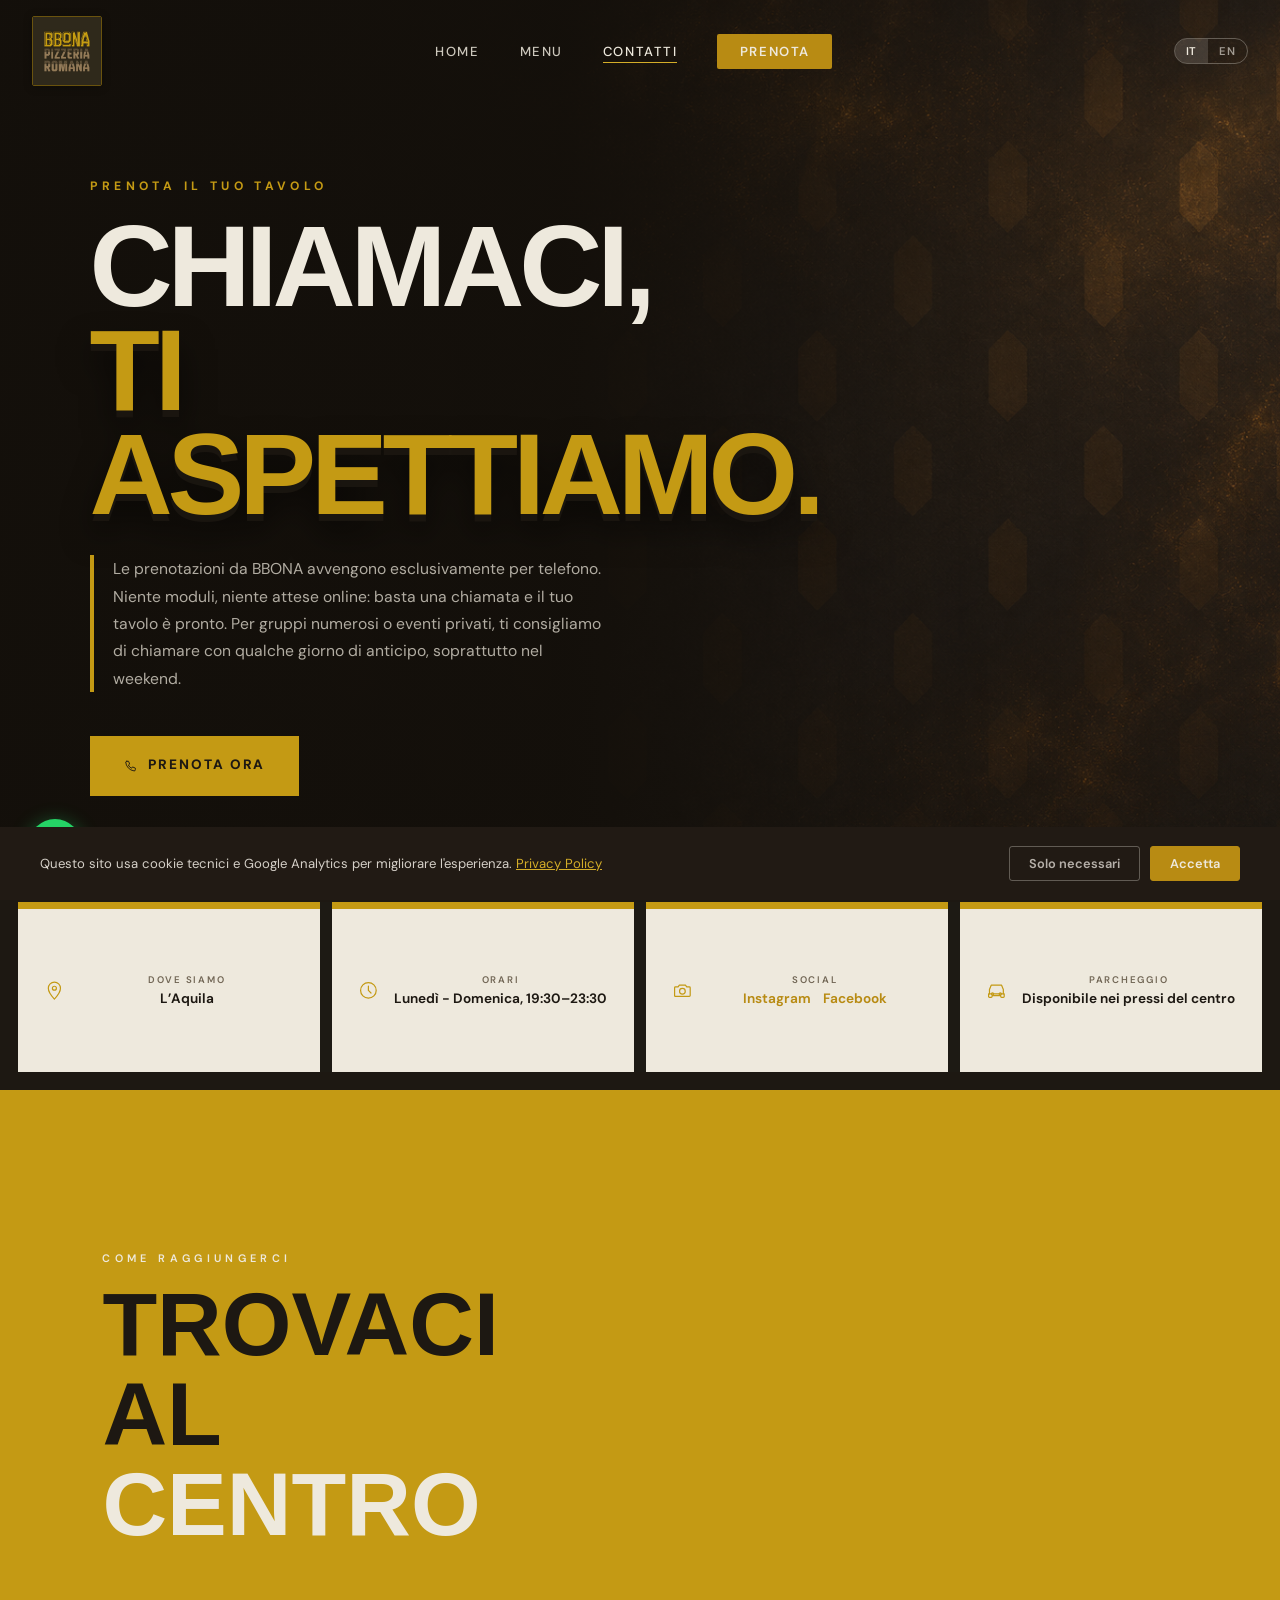
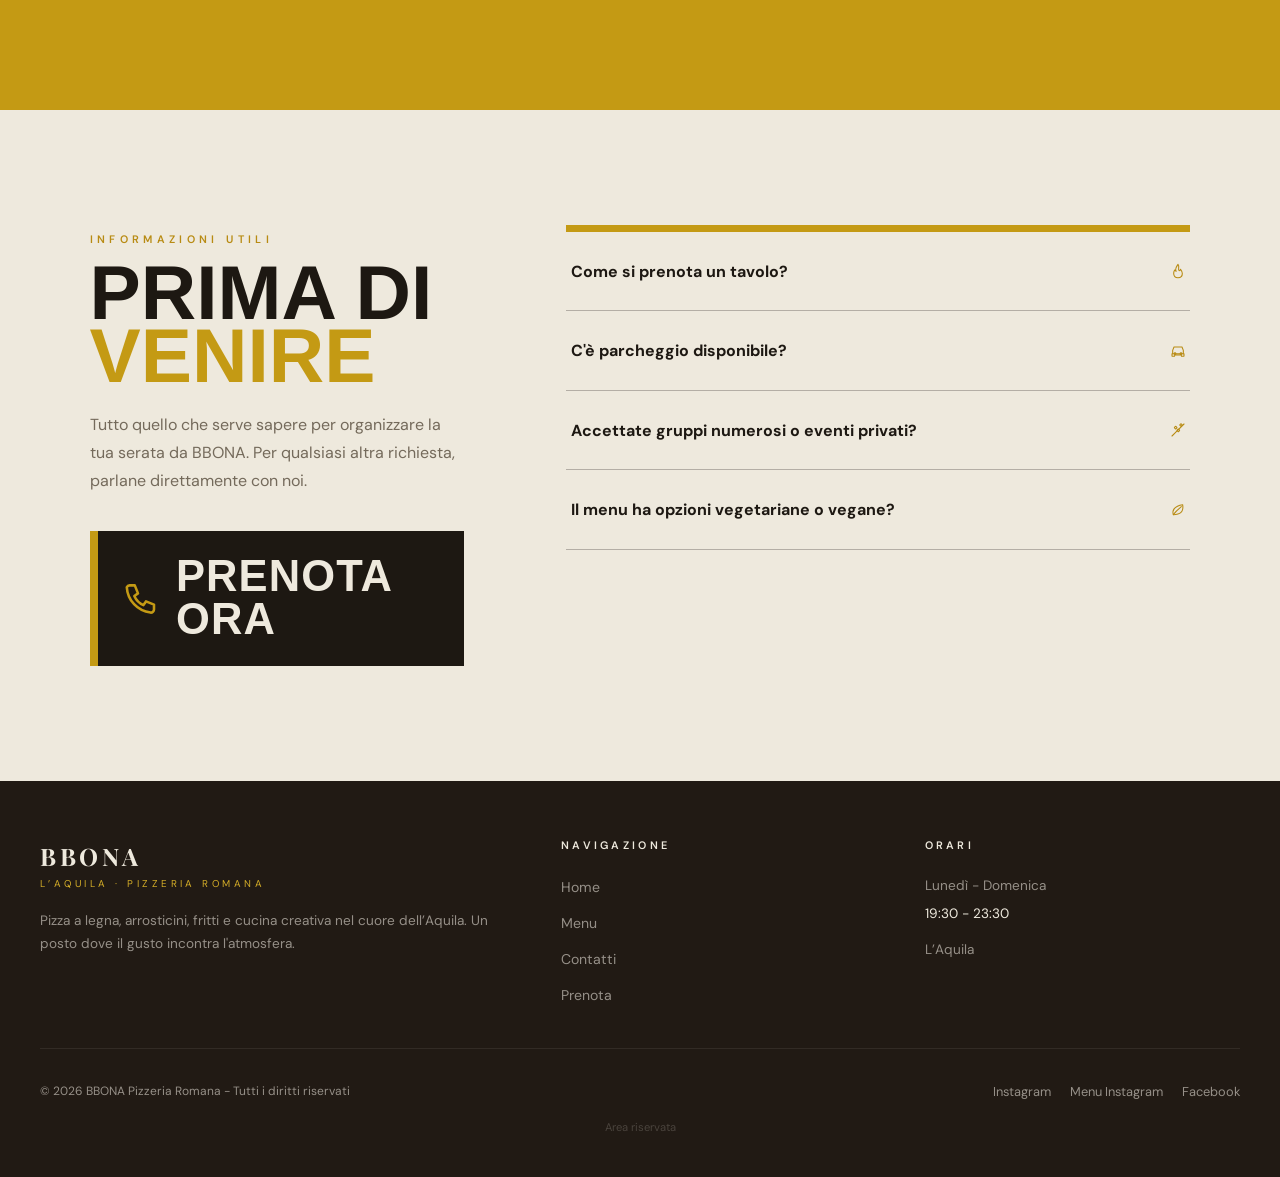
==== contatti.html @ 266c52f5 "Add files via upload" ====
<!DOCTYPE html>
<html lang="it">
<head>
  <meta charset="UTF-8" />
  <meta name="viewport" content="width=device-width, initial-scale=1.0" />
  <title>Contatti & Prenotazioni - BBONA Pizzeria Romana</title>
  <meta name="description" content="Contatta BBONA Pizzeria Romana: L’Aquila, prenotazioni telefoniche al 0862 195 6991, orari 19:30-23:30 tutti i giorni." />
  <link rel="canonical" href="https://bbona-pizzeria-romana.vercel.app/contatti.html" />
  <meta property="og:title"       content="Contatti - BBONA Pizzeria Romana" />
  <meta property="og:description" content="Prenota il tuo tavolo all’Aquila. Chiamaci al 0862 195 6991." />
  <meta property="og:image"       content="https://bbona-pizzeria-romana.vercel.app/assets/delivery-bg-bbona.png" />
  <meta property="og:image:secure_url" content="https://bbona-pizzeria-romana.vercel.app/assets/delivery-bg-bbona.png" />
  <meta property="og:image:type"  content="image/jpeg" />
  <meta property="og:image:width" content="1200" />
  <meta property="og:image:height" content="630" />
  <meta property="og:url"         content="https://bbona-pizzeria-romana.vercel.app/contatti.html" />
  <link rel="preconnect" href="https://fonts.googleapis.com" />
  <link rel="preconnect" href="https://fonts.gstatic.com" crossorigin />
  <link rel="stylesheet" href="https://fonts.googleapis.com/css2?family=Playfair+Display:ital,wght@0,400;0,600;0,700;1,400;1,600&family=DM+Sans:wght@300;400;500;600&display=swap" />
  <link rel="stylesheet" href="css/style.css?v=20260720d" />
</head>
<body class="contacts-page">

<a href="tel:+3908621956991" class="whatsapp-btn" aria-label="Chiama BBONA allo 0862 195 6991">
  <svg viewBox="0 0 24 24" xmlns="http://www.w3.org/2000/svg"><path d="M17.472 14.382c-.297-.149-1.758-.867-2.03-.967-.273-.099-.471-.148-.67.15-.197.297-.767.966-.94 1.164-.173.199-.347.223-.644.075-.297-.15-1.255-.463-2.39-1.475-.883-.788-1.48-1.761-1.653-2.059-.173-.297-.018-.458.13-.606.134-.133.298-.347.446-.52.149-.174.198-.298.298-.497.099-.198.05-.371-.025-.52-.075-.149-.669-1.612-.916-2.207-.242-.579-.487-.5-.669-.51-.173-.008-.371-.01-.57-.01-.198 0-.52.074-.792.372-.272.297-1.04 1.016-1.04 2.479 0 1.462 1.065 2.875 1.213 3.074.149.198 2.096 3.2 5.077 4.487.709.306 1.262.489 1.694.625.712.227 1.36.195 1.871.118.571-.085 1.758-.719 2.006-1.413.248-.694.248-1.289.173-1.413-.074-.124-.272-.198-.57-.347m-5.421 7.403h-.004a9.87 9.87 0 01-5.031-1.378l-.361-.214-3.741.982.998-3.648-.235-.374a9.86 9.86 0 01-1.51-5.26c.001-5.45 4.436-9.884 9.888-9.884 2.64 0 5.122 1.03 6.988 2.898a9.825 9.825 0 012.893 6.994c-.003 5.45-4.437 9.884-9.885 9.884m8.413-18.297A11.815 11.815 0 0012.05 0C5.495 0 .16 5.335.157 11.892c0 2.096.547 4.142 1.588 5.945L.057 24l6.305-1.654a11.882 11.882 0 005.683 1.448h.005c6.554 0 11.89-5.335 11.893-11.893a11.821 11.821 0 00-3.48-8.413z"/></svg>
</a>

<!-- ═══ NAVBAR ═══ -->
<nav class="navbar scrolled" id="navbar">
  <a href="index.html" class="navbar__logo" aria-label="BBONA Pizzeria Romana - Home">
    <img src="assets/bbona-logo.jpg" alt="BBONA Pizzeria Romana" class="navbar__logo-img" />
  </a>
  <ul class="navbar__links" id="nav-links">
    <button class="navbar__close" id="nav-close" aria-label="Chiudi menu">&#x2715;</button>
    <li><a href="index.html" data-it="Home" data-en="Home">Home</a></li>
    <li><a href="menu.html" data-it="Menu" data-en="Menu">Menu</a></li>
    <li><a href="contatti.html" data-it="Contatti" data-en="Contact">Contatti</a></li>
    <li><a href="contatti.html" class="navbar__cta" data-it="Prenota" data-en="Book">Prenota</a></li>
  </ul>
  <div class="lang-toggle" aria-label="Scegli lingua">
    <button data-lang="it" class="active">IT</button>
    <button data-lang="en">EN</button>
  </div>
  <button class="navbar__burger" id="burger" type="button" aria-label="Apri menu" aria-controls="nav-links" aria-expanded="false">
    <span></span><span></span><span></span>
  </button>
</nav>

<!-- ═══ PRENOTA HERO ═══ -->
<section class="prenota-hero">
  <div class="prenota-hero__inner reveal">
    <p class="prenota-hero__label" data-it="Prenota il tuo tavolo" data-en="Book Your Table">Prenota il tuo tavolo</p>
    <h2 class="prenota-hero__title"><span data-it="Chiamaci," data-en="Call us,">Chiamaci,</span><br><em data-it="ti aspettiamo." data-en="we're waiting for you.">ti aspettiamo.</em></h2>
    <p class="prenota-hero__text" data-it="Le prenotazioni da BBONA avvengono esclusivamente per telefono. Niente moduli, niente attese online: basta una chiamata e il tuo tavolo è pronto. Per gruppi numerosi o eventi privati, ti consigliamo di chiamare con qualche giorno di anticipo, soprattutto nel weekend." data-en="Reservations at BBONA are made by phone only. No forms, no online waiting: just call us and your table is ready. For large groups or private events, we recommend calling a few days in advance, especially on weekends.">
      Le prenotazioni da BBONA avvengono esclusivamente per telefono. Niente moduli, niente attese online:
      basta una chiamata e il tuo tavolo è pronto. Per gruppi numerosi o eventi privati, ti consigliamo
      di chiamare con qualche giorno di anticipo, soprattutto nel weekend.
    </p>
    <a href="tel:+3908621956991" class="prenota-hero__btn">
      <svg class="icon" style="width:1em;height:1em;"><use href="#icon-phone"/></svg> <span data-it="Prenota Ora" data-en="Book Now">Prenota Ora</span>
    </a>
  </div>
</section>

<!-- ═══ INFO ESSENZIALI ═══ -->
<section class="info-strip">
  <div class="info-strip__inner reveal">
    <div class="info-pill">
      <svg class="icon"><use href="#icon-pin"/></svg>
      <div>
        <span class="info-pill__label" data-it="Dove siamo" data-en="Where We Are">Dove siamo</span>
        <span class="info-pill__value" data-it="L’Aquila" data-en="L’Aquila">L’Aquila</span>
      </div>
    </div>
    <div class="info-pill">
      <svg class="icon"><use href="#icon-clock"/></svg>
      <div>
        <span class="info-pill__label" data-it="Orari" data-en="Hours">Orari</span>
        <span class="info-pill__value" data-it="Lunedì - Domenica, 19:30–23:30" data-en="Monday - Sunday, 19:30–23:30">Lunedì - Domenica, 19:30–23:30</span>
      </div>
    </div>
    <div class="info-pill">
      <svg class="icon"><use href="#icon-camera"/></svg>
      <div>
        <span class="info-pill__label" data-it="Social" data-en="Social">Social</span>
        <span class="info-pill__value info-pill__value--links">
          <a href="https://www.instagram.com/bbona_pizzeria_romana/" target="_blank" rel="noopener">Instagram</a>
          <a href="https://www.facebook.com/p/BBONA-Pizzeria-romana-61583268901524/" target="_blank" rel="noopener">Facebook</a>
        </span>
      </div>
    </div>
    <div class="info-pill">
      <svg class="icon"><use href="#icon-car"/></svg>
      <div>
        <span class="info-pill__label" data-it="Parcheggio" data-en="Parking">Parcheggio</span>
        <span class="info-pill__value" data-it="Disponibile nei pressi del centro" data-en="Available near the marina">Disponibile nei pressi del centro</span>
      </div>
    </div>
  </div>
</section>

<!-- ═══ MAPPA ═══ -->
<section class="mappa-section">
  <div class="mappa-section__inner reveal">
    <div style="text-align: center; margin-bottom: 2rem;">
      <span class="section__label" data-it="Come raggiungerci" data-en="How to Find Us">Come raggiungerci</span>
      <h2 class="section__title"><span data-it="Trovaci al " data-en="Find us at the ">Trovaci al </span><em data-it="centro" data-en="marina">centro</em></h2>
    </div>
    <div class="mappa-frame">
      <iframe
        src="https://www.google.com/maps?q=BBONA+Pizzeria+Romana,+L%27Aquila&output=embed"
        loading="lazy"
        referrerpolicy="no-referrer-when-downgrade"
        title="Mappa BBONA Pizzeria Romana">
      </iframe>
    </div>
  </div>
</section>

<!-- ═══ FAQ ═══ -->
<section class="faq-section">
  <div class="faq-inner reveal">
    <div class="faq-aside">
      <span class="section__label" data-it="Informazioni utili" data-en="Useful Info">Informazioni utili</span>
      <h2 class="section__title"><span data-it="Prima di " data-en="Before you ">Prima di </span><em data-it="venire" data-en="visit">venire</em></h2>
      <p class="faq-aside__intro" data-it="Tutto quello che serve sapere per organizzare la tua serata da BBONA. Per qualsiasi altra richiesta, parlane direttamente con noi." data-en="Everything you need to plan your evening at BBONA. For anything else, speak to us directly.">Tutto quello che serve sapere per organizzare la tua serata da BBONA. Per qualsiasi altra richiesta, parlane direttamente con noi.</p>
      <a href="tel:+3908621956991" class="faq-aside__call">
        <svg class="icon faq-aside__call-icon" aria-hidden="true"><use href="#icon-phone"/></svg>
        <strong data-it="Prenota ora" data-en="Book now">Prenota ora</strong>
      </a>
    </div>
    <div class="faq-list">
      <div class="faq-item">
        <button class="faq-q" aria-expanded="false">
          <span data-it="Come si prenota un tavolo?" data-en="How do I book a table?">Come si prenota un tavolo?</span>
          <svg class="icon faq-icon"><use href="#icon-flame"/></svg>
        </button>
        <div class="faq-a">
          <p><span data-it="Le prenotazioni avvengono esclusivamente per telefono, chiamando il numero " data-en="Reservations are made by phone only, by calling ">Le prenotazioni avvengono esclusivamente per telefono, chiamando il numero </span><a href="tel:+3908621956991">0862 195 6991</a><span data-it=". Consigliamo di prenotare con qualche giorno di anticipo, soprattutto nel weekend." data-en=". We recommend booking a few days in advance, especially on weekends.">. Consigliamo di prenotare con qualche giorno di anticipo, soprattutto nel weekend.</span></p>
        </div>
      </div>
      <div class="faq-item">
        <button class="faq-q" aria-expanded="false">
          <span data-it="C'è parcheggio disponibile?" data-en="Is parking available?">C'è parcheggio disponibile?</span>
          <svg class="icon faq-icon"><use href="#icon-car"/></svg>
        </button>
        <div class="faq-a">
          <p data-it="Sì, nei pressi del centro dell’Aquila sono disponibili parcheggi, facilmente raggiungibili a piedi dal locale." data-en="Yes, parking is available near the centre of L’Aquila, within easy walking distance of the restaurant.">Sì, nei pressi del centro dell’Aquila sono disponibili parcheggi, facilmente raggiungibili a piedi dal locale.</p>
        </div>
      </div>
      <div class="faq-item">
        <button class="faq-q" aria-expanded="false">
          <span data-it="Accettate gruppi numerosi o eventi privati?" data-en="Do you host large groups or private events?">Accettate gruppi numerosi o eventi privati?</span>
          <svg class="icon faq-icon"><use href="#icon-skewer"/></svg>
        </button>
        <div class="faq-a">
          <p data-it="Sì, accettiamo gruppi e organizziamo eventi privati. Per queste occasioni chiamateci con almeno qualche giorno di anticipo così possiamo prepararci al meglio per voi." data-en="Yes, we welcome groups and organize private events. For these occasions, please call us a few days in advance so we can prepare everything properly.">Sì, accettiamo gruppi e organizziamo eventi privati. Per queste occasioni chiamateci con almeno qualche giorno di anticipo così possiamo prepararci al meglio per voi.</p>
        </div>
      </div>
      <div class="faq-item">
        <button class="faq-q" aria-expanded="false">
          <span data-it="Il menu ha opzioni vegetariane o vegane?" data-en="Does the menu include vegetarian or vegan options?">Il menu ha opzioni vegetariane o vegane?</span>
          <svg class="icon faq-icon"><use href="#icon-leaf"/></svg>
        </button>
        <div class="faq-a">
          <p data-it="Sì. Diverse pizze sono già vegetariane o vegane, e su richiesta veganizziamo qualsiasi pizza del menu. Basta dirlo al momento dell'ordine." data-en="Yes. Several pizzas are already vegetarian or vegan, and on request we can make any pizza on the menu vegan. Just let us know when ordering.">Sì. Diverse pizze sono già vegetariane o vegane, e su richiesta veganizziamo qualsiasi pizza del menu. Basta dirlo al momento dell'ordine.</p>
        </div>
      </div>
    </div>

  </div>
</section>

<!-- ═══ FOOTER ═══ -->
<footer>
  <div class="footer__inner">
    <div>
      <div class="footer__brand-name">BBONA</div>
      <div class="footer__brand-sub" data-it="L’Aquila · Pizzeria Romana" data-en="L’Aquila · Roman Pizzeria">L’Aquila · Pizzeria Romana</div>
      <p class="footer__desc" data-it="Pizza a legna, arrosticini, fritti e cucina creativa nel cuore dell’Aquila. Un posto dove il gusto incontra l'atmosfera." data-en="Roman-style pizza, arrosticini, fried specialties and creative cooking in the heart of L’Aquila. A place where flavour meets atmosphere.">Pizza a legna, arrosticini, fritti e cucina creativa nel cuore dell’Aquila. Un posto dove il gusto incontra l'atmosfera.</p>
    </div>
    <div>
      <div class="footer__col-title" data-it="Navigazione" data-en="Navigation">Navigazione</div>
      <ul class="footer__links">
        <li><a href="index.html">Home</a></li>
        <li><a href="menu.html">Menu</a></li>
        <li><a href="contatti.html" data-it="Contatti" data-en="Contact">Contatti</a></li>
        <li><a href="contatti.html" data-it="Prenota" data-en="Book">Prenota</a></li>
      </ul>
    </div>
    <div>
      <div class="footer__col-title" data-it="Orari" data-en="Hours">Orari</div>
      <div class="footer__desc">
        <p data-it="Lunedì - Domenica" data-en="Monday - Sunday">Lunedì - Domenica</p>
        <p style="color: var(--crema); margin-top: 0.3rem;">19:30 - 23:30</p>
        <p style="margin-top: 0.8rem;">L’Aquila</p>
      </div>
    </div>
  </div>
  <div class="footer__bottom">
    <span data-it="© 2026 BBONA Pizzeria Romana - Tutti i diritti riservati" data-en="© 2026 BBONA Pizzeria Romana - All rights reserved">© 2026 BBONA Pizzeria Romana - Tutti i diritti riservati</span>
    <div class="footer__social">
      <a href="https://www.instagram.com/bbona_pizzeria_romana/" target="_blank" rel="noopener">Instagram</a>
      <a href="https://www.instagram.com/bbona_pizzeria_romana/" target="_blank" rel="noopener">Menu Instagram</a>
      <a href="https://www.facebook.com/p/BBONA-Pizzeria-romana-61583268901524/" target="_blank" rel="noopener">Facebook</a>
    </div>
  </div>
  <p style="text-align:center; padding: 1rem 0 0.5rem; font-size:0.7rem; opacity:0.35;">
    <a href="admin.html" style="color:inherit;" data-it="Area riservata" data-en="Private Area">Area riservata</a>
  </p>
</footer>

<script src="js/icons.js"></script>
<script src="js/main.js?v=20260719"></script>
<script>
  // ─── Accordion FAQ ───
  document.querySelectorAll('.faq-q').forEach(btn => {
    btn.addEventListener('click', () => {
      const item = btn.closest('.faq-item');
      const isOpen = item.classList.contains('open');
      // chiudi tutti
      document.querySelectorAll('.faq-item.open').forEach(el => el.classList.remove('open'));
      // apri questo se era chiuso
      if (!isOpen) item.classList.add('open');
      btn.setAttribute('aria-expanded', (!isOpen).toString());
    });
  });
</script>
<script src="js/cookie-banner.js?v=20260708-analytics"></script>
<script type="module">
  import { initLangToggle } from './js/lang.js';
  initLangToggle();
</script>
</body>
</html>
---- css/style.css ----
@import url('https://fonts.googleapis.com/css2?family=Playfair+Display:ital,wght@0,400;0,600;0,700;1,400;1,600&family=DM+Sans:wght@300;400;500;600&display=swap');

/* ===== TOKENS ===== */
:root {
  --verde-bosco:   #2B2518;
  --verde-foglia:  #B88B13;
  --verde-chiaro:  #D0A91F;
  --crema:         #EEE9DD;
  --avorio:        #F6F1E6;
  --terracotta:    #B88B13;
  --terracotta-lt: #D4AD28;
  --carbone:       #211A14;
  --bianco:        #FFFFFF;
  --grigio:        #8A8A7A;

  --ff-display: 'Playfair Display', Georgia, serif;
  --ff-body:    'DM Sans', system-ui, sans-serif;

  --max-w: 1200px;
  --radius: 4px;
  --transition: 0.35s cubic-bezier(0.25, 0.46, 0.45, 0.94);

  /* ── Logo navbar: cambia solo questo valore per ridimensionare il logo ── */
  --logo-h: 58px;
}

/* ===== RESET ===== */
*, *::before, *::after { box-sizing: border-box; margin: 0; padding: 0; }
html { scroll-behavior: smooth; }
body {
  font-family: var(--ff-body);
  background: var(--avorio);
  color: var(--carbone);
  line-height: 1.65;
  overflow-x: hidden;
  background-image: radial-gradient(circle at 1px 1px, rgba(184,139,19,.08) 1px, transparent 0);
  background-size: 24px 24px;
}
img { display: block; max-width: 100%; }
a { text-decoration: none; color: inherit; }
ul { list-style: none; }

/* ===== NAVBAR ===== */
.navbar {
  position: fixed;
  top: 0; left: 0; right: 0;
  z-index: 1000;
  padding: 1.5rem 2.5rem;
  display: flex;
  align-items: center;
  justify-content: space-between;
  transition: background var(--transition), padding var(--transition), box-shadow var(--transition);
}
.navbar.scrolled {
  background: var(--verde-bosco);
  padding: 1rem 2.5rem;
  box-shadow: 0 2px 30px rgba(0,0,0,0.25);
}
.navbar__logo {
  display: flex;
  align-items: center;
  gap: 0;
  line-height: 1;
}
.navbar__logo-img {
  height: var(--logo-h);
  width: auto;
  display: block;
  transition: opacity var(--transition), transform var(--transition);
  filter: drop-shadow(0 1px 4px rgba(0,0,0,0.35));
  border-radius: 2px;
}
.navbar__logo:hover .navbar__logo-img {
  opacity: 0.88;
  transform: scale(1.04);
}
/* nascondi testo fallback se presente */
.navbar__logo-name, .navbar__logo-sub { display: none; }
.navbar__links {
  display: flex;
  gap: 2.5rem;
  align-items: center;
}
.navbar__links a {
  color: var(--crema);
  font-size: 0.82rem;
  font-weight: 500;
  letter-spacing: 0.12em;
  text-transform: uppercase;
  position: relative;
  opacity: 0.85;
  transition: opacity var(--transition);
}
.navbar__links a::after {
  content: '';
  position: absolute;
  bottom: -3px; left: 0;
  width: 0; height: 1px;
  background: var(--terracotta-lt);
  transition: width var(--transition);
}
.navbar__links a:hover { opacity: 1; }
.navbar__links a:hover::after { width: 100%; }
.navbar__links a.active { opacity: 1; }
.navbar__links a.active::after { width: 100%; }

.navbar__cta {
  background: var(--terracotta);
  color: var(--crema) !important;
  padding: 0.55rem 1.4rem;
  border-radius: 2px;
  font-weight: 600 !important;
  opacity: 1 !important;
  transition: background var(--transition) !important;
}
.navbar__cta:hover { background: var(--terracotta-lt) !important; }
.navbar__cta::after { display: none !important; }

.navbar__burger {
  display: none;
  flex-direction: column;
  gap: 5px;
  cursor: pointer;
  padding: 4px;
}
.navbar__burger span {
  width: 26px; height: 2px;
  background: var(--crema);
  border-radius: 2px;
  transition: var(--transition);
}
/* Tasto chiudi overlay mobile - nascosto su desktop */
.navbar__close { display: none; }
.navbar__burger.open span:nth-child(1) { transform: rotate(45deg) translate(5px, 5px); }
.navbar__burger.open span:nth-child(2) { opacity: 0; }
.navbar__burger.open span:nth-child(3) { transform: rotate(-45deg) translate(5px, -5px); }

.sr-only {
  position: absolute;
  width: 1px; height: 1px;
  padding: 0; margin: -1px;
  overflow: hidden;
  clip: rect(0,0,0,0);
  white-space: nowrap;
  border: 0;
}

.hero--photo {
  background-size: cover;
  background-position: 50% 50%;
  background-repeat: no-repeat;
}
.hero--photo::before {
  content: '';
  position: absolute;
  inset: 14px;
  border: 1px solid rgba(184,146,74,0.35);
  z-index: 1;
  pointer-events: none;
}
.hero--photo .hero__overlay {
  background:
    radial-gradient(ellipse at center, rgba(5,4,3,0) 45%, rgba(5,4,3,0.35) 100%),
    linear-gradient(to bottom,
      rgba(5,4,3,0.22) 0%,
      rgba(5,4,3,0.04) 18%,
      rgba(5,4,3,0.04) 70%,
      rgba(5,4,3,0.5) 100%);
}
.hero__content--photo {
  --hero-content-lift: clamp(4rem, 10vh, 7rem);
  display: flex;
  flex-direction: column;
  justify-content: flex-end;
  min-height: 100vh;
  padding-bottom: 4rem;
  transform: translateY(calc(-1 * var(--hero-content-lift)));
}
.hero__content--photo .hero__eyebrow {
  animation: fadeUp 0.8s ease forwards 0.2s;
}
.hero__content--photo .hero__desc {
  font-size: 0.92rem;
  max-width: 440px;
  animation-delay: 0.4s;
}
.hero__content--photo .hero__actions {
  animation-delay: 0.6s;
}


.hero {
  position: relative;
  min-height: 100vh;
  display: flex;
  align-items: center;
  justify-content: center;
  overflow: hidden;
  background-color: var(--verde-bosco);
}
.hero__bg-svg {
  position: absolute;
  inset: 0;
  width: 100%; height: 100%;
  opacity: 0.12;
  pointer-events: none;
}
.hero__overlay {
  position: absolute;
  inset: 0;
  background: linear-gradient(135deg,
    rgba(27,58,45,0.95) 0%,
    rgba(27,58,45,0.75) 50%,
    rgba(45,106,79,0.6) 100%);
}
.hero__content {
  position: relative;
  z-index: 2;
  text-align: center;
  color: var(--crema);
  padding: 2rem;
  max-width: 780px;
}
.hero__eyebrow {
  font-size: 0.72rem;
  font-weight: 500;
  letter-spacing: 0.5em;
  text-transform: uppercase;
  color: var(--terracotta-lt);
  margin-bottom: 1.2rem;
  opacity: 0;
  animation: fadeUp 0.8s ease forwards 0.3s;
}
.hero__title {
  font-family: var(--ff-display);
  font-size: clamp(3.2rem, 10vw, 7rem);
  font-weight: 700;
  line-height: 0.9;
  letter-spacing: -0.02em;
  margin-bottom: 1.4rem;
  opacity: 0;
  animation: fadeUp 0.9s ease forwards 0.5s;
}
.hero__title em {
  font-style: italic;
  color: var(--terracotta-lt);
}
.hero__desc {
  font-size: 1.05rem;
  font-weight: 300;
  line-height: 1.75;
  max-width: 520px;
  margin: 0 auto 2.4rem;
  opacity: 0;
  animation: fadeUp 0.9s ease forwards 0.7s;
}
.hero__actions {
  display: flex;
  gap: 1rem;
  justify-content: center;
  flex-wrap: wrap;
  opacity: 0;
  animation: fadeUp 0.9s ease forwards 0.9s;
}

.bbona-hero-claim {
  margin: .35rem 0 1.6rem;
  color: var(--crema);
  font-family: var(--ff-display);
  font-size: clamp(1.8rem, 4vw, 3.6rem);
  font-weight: 700;
  line-height: 1;
  letter-spacing: -.025em;
  text-shadow: 0 4px 24px rgba(0,0,0,.45);
}

.bbona-manifesto {
  display: flex;
  justify-content: center;
  align-items: center;
  flex-wrap: wrap;
  gap: .9rem 1.4rem;
  padding: 1.3rem 2rem;
  background: #211a14;
  color: var(--crema);
  border-block: 1px solid rgba(212,173,40,.38);
  font-size: .75rem;
  font-weight: 700;
  letter-spacing: .18em;
  text-transform: uppercase;
}
.bbona-manifesto i { color: var(--terracotta-lt); font-style: normal; }

.timeline-section {
  background-image: linear-gradient(rgba(246,241,230,.94), rgba(246,241,230,.94)),
    radial-gradient(circle at 1px 1px, rgba(184,139,19,.32) 1px, transparent 0);
  background-size: auto, 22px 22px;
}
.btn {
  display: inline-block;
  padding: 0.85rem 2.2rem;
  font-family: var(--ff-body);
  font-size: 0.82rem;
  font-weight: 600;
  letter-spacing: 0.1em;
  text-transform: uppercase;
  border-radius: 2px;
  cursor: pointer;
  border: none;
  transition: transform var(--transition), background var(--transition), color var(--transition);
}
.btn:hover {
  transform: scale(1.035);
  box-shadow: 0 6px 24px rgba(138,90,53,0.3);
}
.btn--primary { background: var(--terracotta); color: var(--crema); }
.btn--primary:hover { background: var(--terracotta-lt); }
.btn--outline {
  background: transparent;
  color: var(--crema);
  border: 1px solid rgba(245,240,232,0.5);
}
.btn--outline:hover { border-color: var(--crema); background: rgba(245,240,232,0.08); }

.hero__scroll-hint {
  position: absolute;
  bottom: 2.5rem;
  right: 2.5rem;
  display: flex;
  flex-direction: column;
  align-items: center;
  gap: 0.5rem;
  color: rgba(245,240,232,0.55);
  font-size: 0.68rem;
  letter-spacing: 0.2em;
  text-transform: uppercase;
  animation: fadeUp 1s ease forwards 1.2s;
  opacity: 0;
}
.hero__scroll-line {
  width: 1px;
  height: 40px;
  background: linear-gradient(to bottom, rgba(245,240,232,0.5), transparent);
  animation: scrollLine 2s ease-in-out infinite 1.5s;
}

/* ===== SECTIONS ===== */
.section { padding: 6rem 2rem; }
.section--dark { background: var(--verde-bosco); color: var(--crema); }
.section--mid  { background: var(--crema); }
.section__inner { max-width: var(--max-w); margin: 0 auto; }

.section__label {
  display: inline-block;
  font-size: 0.68rem;
  font-weight: 600;
  letter-spacing: 0.4em;
  text-transform: uppercase;
  color: var(--terracotta);
  margin-bottom: 0.8rem;
}
.section--dark .section__label { color: var(--terracotta-lt); }

.section__title {
  font-family: var(--ff-display);
  font-size: clamp(2.2rem, 5vw, 3.6rem);
  font-weight: 600;
  line-height: 1.1;
  margin-bottom: 1.5rem;
}
.section__title em { font-style: italic; color: var(--terracotta); }
.section--dark .section__title em { color: var(--terracotta-lt); }

/* ===== STORIA ===== */
.storia {
  display: grid;
  grid-template-columns: 1fr 1fr;
  gap: 5rem;
  align-items: center;
}
.storia__text p {
  color: var(--grigio);
  margin-bottom: 1.2rem;
  font-size: 1rem;
  line-height: 1.8;
}
.storia--dark .storia__text p { color: rgba(245,240,232,0.75); }
.storia__visual {
  position: relative;
}
.storia__img-frame {
  position: relative;
  border-radius: 2px;
  overflow: hidden;
  aspect-ratio: 4/5;
  background: var(--verde-foglia);
  display: flex;
  align-items: center;
  justify-content: center;
}
.storia__img-frame::after {
  content: '';
  position: absolute;
  inset: 12px;
  border: 1px solid rgba(245,240,232,0.2);
  pointer-events: none;
}
.storia__icon {
  font-size: 8rem;
  opacity: 0.15;
}
.storia__badge {
  position: absolute;
  bottom: -20px; left: -20px;
  background: var(--terracotta);
  color: var(--crema);
  padding: 1.5rem;
  border-radius: 2px;
  text-align: center;
}
.storia__badge-num {
  font-family: var(--ff-display);
  font-size: 2.5rem;
  font-weight: 700;
  line-height: 1;
}
.storia__badge-text {
  font-size: 0.7rem;
  letter-spacing: 0.12em;
  text-transform: uppercase;
  opacity: 0.85;
}

/* ===== PUNTI DI FORZA ===== */
.punti {
  display: grid;
  grid-template-columns: repeat(3, 1fr);
  gap: 2px;
  margin-top: 4rem;
}
.punto {
  background: rgba(245,240,232,0.04);
  padding: 2.8rem 2.2rem;
  border-left: 1px solid rgba(245,240,232,0.1);
  transition: background var(--transition);
}
.punto:first-child { border-left: none; }
.punto:hover { background: rgba(245,240,232,0.07); }
.punto__icon { font-size: 2.2rem; margin-bottom: 1.2rem; }
.punto__title {
  font-family: var(--ff-display);
  font-size: 1.3rem;
  font-weight: 600;
  margin-bottom: 0.7rem;
  color: var(--crema);
}
.punto__text {
  font-size: 0.9rem;
  line-height: 1.7;
  color: rgba(245,240,232,0.65);
}

/* ===== TIMELINE SERATA ===== */
.timeline {
  --timeline-padding-top: 1rem;
  --timeline-step-padding-top: 0.5rem;
  --timeline-marker-size: 3.2rem;
  position: relative;
  display: grid;
  grid-template-columns: repeat(4, 1fr);
  gap: 2rem;
  padding-top: var(--timeline-padding-top);
}
.timeline__line {
  position: absolute;
  top: calc(var(--timeline-padding-top) + var(--timeline-step-padding-top) + (var(--timeline-marker-size) / 2));
  left: 8%;
  right: 8%;
  height: 1px;
  background: linear-gradient(to right,
    transparent,
    rgba(27,58,45,0.25) 10%,
    rgba(27,58,45,0.25) 90%,
    transparent);
}
.timeline__step {
  position: relative;
  text-align: center;
  padding-top: var(--timeline-step-padding-top);
}
.timeline__marker {
  width: var(--timeline-marker-size);
  height: var(--timeline-marker-size);
  border-radius: 50%;
  background: var(--avorio);
  border: 1.5px solid var(--verde-foglia);
  display: flex;
  align-items: center;
  justify-content: center;
  margin: 0 auto 1.1rem;
  color: var(--verde-foglia);
  position: relative;
  z-index: 1;
  transition: background var(--transition), color var(--transition), transform var(--transition);
}
.timeline__marker .icon { width: 1.4rem; height: 1.4rem; stroke-width: 1.4; }
.timeline__step:hover .timeline__marker {
  background: var(--verde-foglia);
  color: var(--crema);
  transform: scale(1.08);
}
.timeline__time {
  font-size: 0.7rem;
  font-weight: 600;
  letter-spacing: 0.2em;
  color: var(--terracotta);
  margin-bottom: 0.5rem;
}
.timeline__title {
  font-family: var(--ff-display);
  font-size: 1.15rem;
  font-weight: 600;
  color: var(--verde-bosco);
  margin-bottom: 0.6rem;
}
.timeline__text {
  font-size: 0.84rem;
  line-height: 1.65;
  color: var(--grigio);
}

/* ===== SIGNATURE GRID (simmetrica, fissa a 3) ===== */
.signature-grid {
  display: grid;
  grid-template-columns: repeat(3, 1fr);
  gap: 0;
  border-top: 1px solid rgba(27,58,45,0.12);
  border-bottom: 1px solid rgba(27,58,45,0.12);
}
.signature-card {
  padding: 2.4rem 2rem;
  border-left: 1px solid rgba(27,58,45,0.12);
  transition: background var(--transition);
}
.signature-card:first-child { border-left: none; }
.signature-card:hover { background: var(--crema); }
.signature-card__tag {
  font-size: 0.65rem;
  font-weight: 600;
  letter-spacing: 0.3em;
  text-transform: uppercase;
  color: var(--terracotta);
  margin-bottom: 0.8rem;
}
.signature-card__title {
  font-family: var(--ff-display);
  font-size: 1.25rem;
  font-weight: 600;
  color: var(--verde-bosco);
  margin-bottom: 0.6rem;
}
.signature-card__text {
  font-size: 0.85rem;
  color: var(--grigio);
  line-height: 1.65;
}

/* ===== QUOTE ===== */
.quote-section {
  padding: 5rem 2rem;
  background: var(--verde-foglia);
  text-align: center;
}
.quote-text {
  font-family: var(--ff-display);
  font-size: clamp(1.4rem, 3vw, 2.2rem);
  font-style: italic;
  color: var(--crema);
  max-width: 680px;
  margin: 0 auto 1.2rem;
  line-height: 1.5;
}
.quote-source {
  font-size: 0.75rem;
  letter-spacing: 0.25em;
  text-transform: uppercase;
  color: rgba(245,240,232,0.5);
}

/* ===== MENU PAGE ===== */
.menu-hero {
  background: var(--verde-bosco);
  padding: 9rem 2rem 4rem;
  text-align: center;
  color: var(--crema);
  position: relative;
  overflow: hidden;
}
.menu-hero__title {
  font-family: var(--ff-display);
  font-size: clamp(2.8rem, 6vw, 5rem);
  font-weight: 700;
  position: relative;
  z-index: 1;
}
.menu-hero__sub {
  margin-top: 1rem;
  font-size: 1rem;
  color: rgba(245,240,232,0.65);
  letter-spacing: 0.05em;
  position: relative;
  z-index: 1;
}
.menu-hero__bg-svg {
  position: absolute;
  inset: 0;
  width: 100%; height: 100%;
  opacity: 0.07;
}

.menu-filter {
  background: var(--crema);
  padding: 1.2rem 1.5rem;
  position: sticky;
  top: 65px;
  z-index: 100;
  border-bottom: 1px solid rgba(27,58,45,0.1);
}
.menu-filter__inner {
  max-width: var(--max-w);
  margin: 0 auto;
  display: flex;
  gap: 0.6rem;
  flex-wrap: nowrap;
  overflow-x: auto;
  scrollbar-width: none;
  -webkit-overflow-scrolling: touch;
  padding-bottom: 2px;
}
.menu-filter__inner::-webkit-scrollbar { display: none; }
.filter-btn {
  padding: 0.5rem 1.2rem;
  border: 1.5px solid rgba(27,58,45,0.25);
  border-radius: 100px;
  background: transparent;
  font-family: var(--ff-body);
  font-size: 0.8rem;
  font-weight: 500;
  color: var(--verde-bosco);
  cursor: pointer;
  letter-spacing: 0.05em;
  transition: all var(--transition);
  white-space: nowrap;
  flex-shrink: 0;
}
.filter-btn:hover, .filter-btn.active {
  background: var(--verde-bosco);
  border-color: var(--verde-bosco);
  color: var(--crema);
}

.menu-grid {
  max-width: var(--max-w);
  margin: 0 auto;
  padding: 3rem 2rem 6rem;
}
.menu-category {
  margin-bottom: 4rem;
}
.menu-category__title {
  font-family: var(--ff-display);
  font-size: 1.9rem;
  font-weight: 600;
  color: var(--verde-bosco);
  border-bottom: 1px solid rgba(27,58,45,0.15);
  padding-bottom: 0.8rem;
  margin-bottom: 1.8rem;
}
.menu-items {
  display: grid;
  grid-template-columns: repeat(auto-fill, minmax(300px, 1fr));
  gap: 0;
  background: transparent;
}
.menu-item {
  background: var(--avorio);
  padding: 1.6rem 1.8rem;
  border: 1px solid rgba(27,58,45,0.08);
  margin: -1px 0 0 -1px;
  transition: background var(--transition);
}
.menu-item:hover { background: var(--crema); }
.menu-item__head {
  display: flex;
  justify-content: space-between;
  align-items: flex-start;
  gap: 1rem;
  margin-bottom: 0.4rem;
  min-width: 0;
}
.menu-item__name {
  font-family: var(--ff-display);
  font-size: 1.05rem;
  font-weight: 600;
  color: var(--verde-bosco);
  flex: 1;
  min-width: 0;
}
.menu-item__price {
  font-weight: 600;
  color: var(--terracotta);
  font-size: 0.95rem;
  white-space: normal;
  overflow-wrap: anywhere;
  text-align: right;
  line-height: 1.45;
  max-width: 58%;
}
.menu-item__price:empty { display: none; }
.menu-item__desc {
  font-size: 0.82rem;
  color: var(--grigio);
  line-height: 1.6;
  overflow-wrap: anywhere;
}
.menu-item__tag {
  display: inline-block;
  margin-top: 0.6rem;
  padding: 0.15rem 0.6rem;
  border-radius: 100px;
  font-size: 0.65rem;
  font-weight: 600;
  letter-spacing: 0.06em;
  text-transform: uppercase;
  background: rgba(45,106,79,0.12);
  color: var(--verde-foglia);
}

/* ===== CONTATTI PAGE ===== */
.contatti-hero {
  background: var(--verde-bosco);
  padding: 10rem 2rem 5rem;
  text-align: center;
  color: var(--crema);
  overflow: hidden;
  position: relative;
}
.contatti-hero__bg-svg {
  position: absolute;
  inset: 0;
  width: 100%; height: 100%;
  opacity: 0.07;
}
.contatti-hero__title {
  font-family: var(--ff-display);
  font-size: clamp(2.8rem, 6vw, 5rem);
  font-weight: 700;
  position: relative;
  z-index: 1;
}
.contatti-hero__sub {
  margin-top: 1rem;
  font-size: 1rem;
  color: rgba(245,240,232,0.65);
  position: relative;
  z-index: 1;
}

/* ═══ PRENOTA HERO - il numero/azione è il protagonista ═══ */
.prenota-hero {
  background: var(--verde-bosco);
  padding: 8rem 2rem 4.5rem; /* top più alto perché ora è la prima sezione */
  text-align: center;
  position: relative;
  overflow: hidden;
}
.prenota-hero::before {
  content: '';
  position: absolute;
  top: -120px; left: 50%;
  transform: translateX(-50%);
  width: 480px; height: 480px;
  border-radius: 50%;
  background: radial-gradient(circle, rgba(212,173,40,0.16) 0%, transparent 70%);
  pointer-events: none;
}
.prenota-hero__inner {
  position: relative;
  z-index: 1;
  max-width: 620px;
  margin: 0 auto;
}
.prenota-hero__label {
  font-size: 0.68rem;
  letter-spacing: 0.4em;
  text-transform: uppercase;
  color: var(--terracotta-lt);
  margin-bottom: 1.2rem;
}
.prenota-hero__title {
  font-family: var(--ff-display);
  font-size: clamp(2.2rem, 5vw, 3.2rem);
  font-weight: 600;
  color: var(--crema);
  line-height: 1.15;
  margin-bottom: 1.2rem;
}
.prenota-hero__title em {
  font-style: italic;
  color: var(--terracotta-lt);
}
.prenota-hero__text {
  font-size: 0.95rem;
  color: rgba(245,240,232,0.65);
  line-height: 1.75;
  margin-bottom: 2.4rem;
}
.prenota-hero__btn {
  display: inline-flex;
  align-items: center;
  gap: 0.7rem;
  background: var(--terracotta);
  color: var(--crema);
  padding: 1.1rem 2.6rem;
  border-radius: 2px;
  font-family: var(--ff-display);
  font-size: 1.15rem;
  font-weight: 600;
  text-decoration: none;
  transition: background var(--transition);
}
.prenota-hero__btn:hover { background: var(--terracotta-lt); }

/* ═══ INFO STRIP - riga sottile di icone+testo, non box pesanti ═══ */
.info-strip {
  background: var(--crema);
  padding: 2.5rem 2rem;
  border-bottom: 1px solid rgba(27,58,45,0.08);
}
.info-strip__inner {
  max-width: var(--max-w);
  margin: 0 auto;
  display: grid;
  grid-template-columns: repeat(auto-fit, minmax(190px, 1fr));
  gap: 1px;
  background: rgba(27,58,45,0.08);
}
.info-pill {
  background: var(--crema);
  display: flex;
  align-items: center;
  gap: 0.9rem;
  padding: 0.5rem 1.3rem;
}
.info-pill svg {
  width: 1.3rem; height: 1.3rem;
  stroke-width: 1.4;
  color: var(--terracotta);
  flex-shrink: 0;
}
.info-pill > div { display: flex; flex-direction: column; gap: 0.15rem; min-width: 0; }
.info-pill__label {
  font-size: 0.6rem;
  font-weight: 600;
  letter-spacing: 0.18em;
  text-transform: uppercase;
  color: var(--grigio);
}
.info-pill__value {
  font-size: 0.85rem;
  color: var(--verde-bosco);
  font-weight: 500;
  line-height: 1.3;
}
.info-pill__value--links {
  display: flex;
  flex-wrap: wrap;
  gap: 0.35rem 0.75rem;
}
.info-pill__value a { color: var(--verde-foglia); }
.info-pill__value a:hover { color: var(--terracotta); }

/* ===== DELIVERY ===== */
.delivery-section {
  background: var(--crema);
  padding: 5rem 2rem;
  text-align: center;
  border-top: 1px solid rgba(27,58,45,0.08);
}
.delivery-inner {
  max-width: 640px;
  margin: 0 auto;
}
.delivery-title {
  font-family: var(--ff-display);
  font-size: clamp(1.8rem, 4vw, 2.6rem);
  font-weight: 600;
  color: var(--verde-bosco);
  line-height: 1.2;
  margin-bottom: 1rem;
}
.delivery-title em {
  font-style: italic;
  color: var(--terracotta);
}
.delivery-sub {
  font-size: 0.95rem;
  color: var(--grigio);
  line-height: 1.7;
  margin-bottom: 2.5rem;
}
.delivery-logos {
  display: flex;
  gap: 1.5rem;
  justify-content: center;
  align-items: center;
  flex-wrap: wrap;
}
.delivery-logo-link {
  display: flex;
  align-items: center;
  padding: 0.9rem 1.6rem;
  border: 1.5px solid rgba(27,58,45,0.15);
  border-radius: 8px;
  background: var(--avorio);
  transition: border-color var(--transition), transform var(--transition), box-shadow var(--transition);
  text-decoration: none;
}
.delivery-logo-link:hover {
  border-color: var(--verde-foglia);
  transform: translateY(-3px);
  box-shadow: 0 8px 24px rgba(27,58,45,0.12);
}
.delivery-logo-svg {
  height: 32px;
  width: auto;
}
.delivery-note {
  margin-top: 1.5rem;
  font-size: 0.72rem;
  color: rgba(138,138,122,0.6);
  font-style: italic;
}

/* ===== FAQ ===== */
.faq-section {
  background: var(--avorio);
  padding: 5rem 2rem;
}
.faq-inner {
  max-width: 720px;
  margin: 0 auto;
}
.faq-list {
  display: flex;
  flex-direction: column;
  gap: 0;
  border-top: 1px solid rgba(27,58,45,0.12);
}
.faq-item {
  border-bottom: 1px solid rgba(27,58,45,0.12);
}
.faq-q {
  width: 100%;
  display: flex;
  align-items: center;
  justify-content: space-between;
  padding: 1.3rem 0.2rem;
  background: transparent;
  border: none;
  cursor: pointer;
  font-family: var(--ff-display);
  font-size: 1.05rem;
  font-weight: 600;
  color: var(--verde-bosco);
  text-align: left;
  gap: 1rem;
  transition: color var(--transition);
}
.faq-q:hover { color: var(--terracotta); }
.faq-icon {
  width: 1.1rem; height: 1.1rem;
  stroke-width: 1.5;
  color: var(--terracotta);
  flex-shrink: 0;
  transition: transform var(--transition);
}
.faq-item.open .faq-icon { transform: rotate(180deg); }
.faq-a {
  max-height: 0;
  overflow: hidden;
  transition: max-height 0.4s ease, padding 0.3s ease;
  padding: 0 0.2rem;
}
.faq-item.open .faq-a {
  max-height: 200px;
  padding: 0 0.2rem 1.3rem;
}
.faq-a p {
  font-size: 0.92rem;
  line-height: 1.75;
  color: var(--grigio);
}
.faq-a a { color: var(--verde-foglia); }
.faq-a a:hover { color: var(--terracotta); }

.btn--faq-prenota {
  display: inline-flex;
  align-items: center;
  gap: 0.6rem;
  background: transparent;
  border: 1.5px solid var(--verde-bosco);
  color: var(--verde-bosco);
  padding: 0.7rem 1.8rem;
  border-radius: 2px;
  font-family: var(--ff-body);
  font-size: 0.82rem;
  font-weight: 600;
  letter-spacing: 0.08em;
  text-transform: uppercase;
  text-decoration: none;
  transition: background var(--transition), color var(--transition), transform var(--transition), box-shadow var(--transition);
}
.btn--faq-prenota:hover {
  background: var(--verde-bosco);
  color: var(--crema);
  transform: scale(1.03);
  box-shadow: 0 6px 20px rgba(27,58,45,0.2);
}

/* ===== MAP ===== */
.mappa-section {
  background: var(--crema);
  padding: 4rem 2rem;
}
.mappa-section__inner { max-width: var(--max-w); margin: 0 auto; }
.mappa-frame {
  border-radius: 2px;
  overflow: hidden;
  height: 420px;
}
.mappa-frame iframe {
  width: 100%;
  height: 100%;
  border: none;
  filter: saturate(0.7) contrast(1.05);
}

/* ===== FOOTER ===== */
footer {
  background: var(--carbone);
  color: rgba(245,240,232,0.55);
  padding: 3.5rem 2rem 2rem;
}
.footer__inner {
  max-width: var(--max-w);
  margin: 0 auto;
  display: grid;
  grid-template-columns: 1.5fr 1fr 1fr;
  gap: 3rem;
  padding-bottom: 2.5rem;
  border-bottom: 1px solid rgba(245,240,232,0.08);
  margin-bottom: 2rem;
}
.footer__brand-name {
  font-family: var(--ff-display);
  font-size: 1.5rem;
  font-weight: 700;
  color: var(--crema);
  letter-spacing: 0.15em;
}
.footer__brand-sub {
  font-size: 0.62rem;
  letter-spacing: 0.35em;
  text-transform: uppercase;
  color: var(--terracotta-lt);
  margin-bottom: 1rem;
}
.footer__desc {
  font-size: 0.85rem;
  line-height: 1.7;
}
.footer__col-title {
  font-size: 0.68rem;
  font-weight: 600;
  letter-spacing: 0.3em;
  text-transform: uppercase;
  color: var(--crema);
  margin-bottom: 1.2rem;
}
.footer__links { display: flex; flex-direction: column; gap: 0.6rem; }
.footer__links a {
  font-size: 0.88rem;
  transition: color var(--transition);
}
.footer__links a:hover { color: var(--terracotta-lt); }
.footer__bottom {
  max-width: var(--max-w);
  margin: 0 auto;
  display: flex;
  justify-content: space-between;
  align-items: center;
  font-size: 0.75rem;
}
.footer__social { display: flex; gap: 1.2rem; }
.footer__social a { font-size: 0.8rem; transition: color var(--transition); }
.footer__social a:hover { color: var(--crema); }

/* ===== ANIMATIONS ===== */
@keyframes fadeUp {
  from { opacity: 0; transform: translateY(28px); }
  to   { opacity: 1; transform: translateY(0); }
}
@keyframes scrollLine {
  0%   { transform: scaleY(0); transform-origin: top; }
  50%  { transform: scaleY(1); transform-origin: top; }
  51%  { transform: scaleY(1); transform-origin: bottom; }
  100% { transform: scaleY(0); transform-origin: bottom; }
}

.reveal {
  opacity: 0;
  transform: translateY(30px);
  transition: opacity 0.7s ease, transform 0.7s ease;
}
.reveal.visible {
  opacity: 1;
  transform: none;
}

/* ===== ICONE SVG ===== */
.icon {
  width: 1em;
  height: 1em;
  stroke: currentColor;
  fill: none;
  stroke-width: 1.6;
  stroke-linecap: round;
  stroke-linejoin: round;
  vertical-align: -0.15em;
}
.punto__icon .icon, .info-card__icon .icon { width: 2rem; height: 2rem; stroke-width: 1.3; color: var(--terracotta); }

/* ===== ADMIN ===== */
.admin-login {
  min-height: 100vh;
  display: flex;
  align-items: center;
  justify-content: center;
  background: var(--verde-bosco);
  padding: 2rem;
}
.admin-login__box {
  background: var(--avorio);
  border-radius: 4px;
  padding: 3rem 2.5rem;
  width: 100%;
  max-width: 380px;
  text-align: center;
}
.admin-login__logo {
  font-family: var(--ff-display);
  font-size: 1.8rem;
  font-weight: 700;
  color: var(--verde-bosco);
  letter-spacing: 0.15em;
  margin-bottom: 0.3rem;
}
.admin-login__sub {
  font-size: 0.68rem;
  letter-spacing: 0.25em;
  text-transform: uppercase;
  color: var(--terracotta);
  margin-bottom: 2.2rem;
}
.admin-field {
  text-align: left;
  margin-bottom: 1.2rem;
}
.admin-field label {
  display: block;
  font-size: 0.72rem;
  font-weight: 600;
  letter-spacing: 0.08em;
  text-transform: uppercase;
  color: var(--grigio);
  margin-bottom: 0.5rem;
}
.admin-field input {
  width: 100%;
  padding: 0.75rem 1rem;
  border: 1.5px solid rgba(27,58,45,0.2);
  border-radius: 4px;
  font-family: var(--ff-body);
  font-size: 0.95rem;
  background: var(--bianco);
  color: var(--carbone);
  transition: border-color var(--transition);
}
.admin-field input:focus {
  outline: none;
  border-color: var(--verde-foglia);
}
.admin-login__btn {
  width: 100%;
  margin-top: 0.5rem;
}
.admin-login__error {
  color: #B23A3A;
  font-size: 0.82rem;
  margin-top: 1rem;
  display: none;
}
.admin-login__error.show { display: block; }
.admin-login__hint {
  margin-top: 1.5rem;
  font-size: 0.74rem;
  color: var(--grigio);
}

.admin-bar {
  background: var(--verde-bosco);
  color: var(--crema);
  padding: 1.1rem 2rem;
  display: flex;
  align-items: center;
  justify-content: space-between;
  position: sticky;
  top: 0;
  z-index: 500;
}
.admin-bar__title {
  font-family: var(--ff-display);
  font-size: 1.2rem;
  font-weight: 600;
  letter-spacing: 0.08em;
}
.admin-bar__actions { display: flex; gap: 0.8rem; align-items: center; }
.admin-btn {
  padding: 0.5rem 1.1rem;
  border-radius: 4px;
  font-size: 0.78rem;
  font-weight: 600;
  letter-spacing: 0.04em;
  cursor: pointer;
  border: 1px solid rgba(245,240,232,0.3);
  background: transparent;
  color: var(--crema);
  transition: all var(--transition);
  font-family: var(--ff-body);
}
.admin-btn:hover { background: rgba(245,240,232,0.1); }
.admin-btn--primary {
  background: var(--terracotta);
  border-color: var(--terracotta);
}
.admin-btn--primary:hover { background: var(--terracotta-lt); }
.admin-btn--danger {
  border-color: rgba(178,58,58,0.5);
  color: #E08585;
}
.admin-btn--danger:hover { background: rgba(178,58,58,0.15); }

.admin-toast {
  position: fixed;
  bottom: 2rem;
  left: 50%;
  transform: translateX(-50%) translateY(20px);
  background: var(--verde-bosco);
  color: var(--crema);
  padding: 0.9rem 1.8rem;
  border-radius: 4px;
  font-size: 0.85rem;
  font-weight: 500;
  opacity: 0;
  pointer-events: none;
  transition: all 0.3s ease;
  z-index: 2000;
  box-shadow: 0 10px 40px rgba(0,0,0,0.3);
}
.admin-toast.show {
  opacity: 1;
  transform: translateX(-50%) translateY(0);
}

.admin-wrap {
  max-width: var(--max-w);
  margin: 0 auto;
  padding: 2.5rem 2rem 6rem;
}
.admin-add-cat {
  background: var(--crema);
  border-radius: 4px;
  padding: 1.5rem;
  margin-bottom: 2rem;
  display: flex;
  gap: 0.8rem;
  align-items: flex-end;
  flex-wrap: wrap;
}
.admin-add-cat .admin-field { margin-bottom: 0; flex: 1; min-width: 180px; }

.admin-category {
  background: var(--avorio);
  border: 1px solid rgba(27,58,45,0.1);
  border-radius: 4px;
  margin-bottom: 1.5rem;
  overflow: hidden;
}
.admin-category__head {
  background: var(--crema);
  padding: 1rem 1.5rem;
  display: flex;
  align-items: center;
  gap: 1rem;
}
.admin-cat-reorder, .admin-item-reorder {
  display: flex;
  flex-direction: column;
  gap: 2px;
  flex-shrink: 0;
}
.admin-reorder-btn {
  background: var(--avorio);
  border: 1px solid rgba(27,58,45,0.15);
  border-radius: 3px;
  color: var(--verde-bosco);
  cursor: pointer;
  font-size: 0.6rem;
  line-height: 1;
  padding: 0.25rem 0.4rem;
  transition: all var(--transition);
}
.admin-reorder-btn:hover:not(:disabled) {
  background: var(--verde-foglia);
  border-color: var(--verde-foglia);
  color: var(--crema);
}
.admin-reorder-btn:disabled {
  opacity: 0.25;
  cursor: not-allowed;
}
.admin-reorder-btn--xs { font-size: 0.55rem; padding: 0.18rem 0.32rem; }
.admin-category__head input {
  font-family: var(--ff-display);
  font-size: 1.2rem;
  font-weight: 600;
  color: var(--verde-bosco);
  border: none;
  background: transparent;
  flex: 1;
  padding: 0.2rem;
  border-bottom: 1px dashed transparent;
}
.admin-category__head input:focus {
  outline: none;
  border-bottom-color: var(--terracotta);
}
.admin-items { padding: 1rem 1.5rem; display: flex; flex-direction: column; gap: 0.8rem; }
.admin-item {
  display: grid;
  grid-template-columns: 32px 2fr 1fr 90px 2fr auto;
  gap: 0.7rem;
  align-items: center;
  padding: 0.7rem;
  background: var(--crema);
  border-radius: 4px;
}
.admin-item input, .admin-item select {
  width: 100%;
  padding: 0.5rem 0.7rem;
  border: 1px solid rgba(27,58,45,0.15);
  border-radius: 3px;
  font-family: var(--ff-body);
  font-size: 0.85rem;
  background: var(--bianco);
}
.admin-item input:focus, .admin-item select:focus { outline: none; border-color: var(--verde-foglia); }
.admin-item-remove {
  background: transparent;
  border: none;
  color: var(--grigio);
  cursor: pointer;
  font-size: 1rem;
  padding: 0.4rem;
  transition: color var(--transition);
}
.admin-item-remove:hover { color: #B23A3A; }
.admin-add-item-btn {
  align-self: flex-start;
  margin-top: 0.3rem;
  background: transparent;
  border: 1px dashed rgba(27,58,45,0.3);
  border-radius: 4px;
  padding: 0.6rem 1.2rem;
  color: var(--verde-foglia);
  font-size: 0.82rem;
  font-weight: 600;
  cursor: pointer;
  transition: all var(--transition);
}
.admin-add-item-btn:hover { border-color: var(--verde-foglia); background: rgba(45,106,79,0.06); }
.admin-cat-remove {
  background: transparent;
  border: none;
  color: var(--grigio);
  cursor: pointer;
  font-size: 0.78rem;
  font-weight: 600;
  letter-spacing: 0.05em;
  text-transform: uppercase;
  padding: 0.4rem 0.6rem;
  transition: color var(--transition);
}
.admin-cat-remove:hover { color: #B23A3A; }

@media (max-width: 900px) {
  .admin-item { grid-template-columns: 32px 1fr 1fr; }
  .admin-item input:nth-child(5) { grid-column: 1 / -1; }
  .info-strip__inner { grid-template-columns: 1fr 1fr; }
}

/* Posizione finale del titolo nella hero home */
.home-page .bbona-hero-claim {
  transform: translateX(clamp(.75rem, 2vw, 1.5rem));
}

@media (max-width: 800px) {
  .home-page .bbona-hero-claim {
    transform: translateX(.5rem);
    width: min(25rem, calc(100vw - 4rem));
  }
  .home-page .bbona-hero-claim__front {
    width: 100%;
  }
}

/* ═══════════════════════════════════════════════════════════════
   BBONA 2026 — identità editoriale
   Griglia, fotografia e tipografia ispirate al menu del locale.
   ═══════════════════════════════════════════════════════════════ */
body.home-page,
body.menu-page,
body.contacts-page {
  --ink: #1d1812;
  --paper: #eee9dd;
  --mustard: #c49a14;
  --smoke: #332b20;
  background-color: var(--paper);
  background-image: none;
}

body:not(.admin-page) .navbar {
  padding: 1rem 2rem;
  mix-blend-mode: normal;
}
body:not(.admin-page) .navbar.scrolled {
  background: rgba(29,24,18,.94);
  backdrop-filter: blur(12px);
  border-bottom: 1px solid rgba(196,154,20,.35);
}
body:not(.admin-page) .navbar__logo-img {
  width: 70px;
  height: 70px;
  object-fit: cover;
  border: 1px solid rgba(196,154,20,.5);
}

.home-page .hero {
  min-height: 92vh;
  justify-content: flex-start;
  background-position: center;
}
.home-page .hero--photo::before {
  inset: 92px 24px 24px;
  border-color: rgba(238,233,221,.26);
}
.home-page .hero--photo .hero__overlay {
  background: linear-gradient(90deg, rgba(20,16,11,.9) 0%, rgba(20,16,11,.62) 39%, rgba(20,16,11,.08) 70%),
              linear-gradient(0deg, rgba(20,16,11,.45), transparent 45%);
}
.home-page .hero__content--photo {
  justify-content: center;
  align-items: flex-start;
  text-align: left;
  max-width: 980px;
  margin-left: clamp(.4rem,1.4vw,1.4rem);
  padding: 10rem 2rem 4rem clamp(.35rem,.7vw,.7rem);
  transform: none;
}
.home-page .hero__eyebrow { color: #e5bc34; margin-bottom: 1rem; }
.home-page .bbona-hero-claim {
  max-width: 620px;
  font-family: Impact, 'Arial Narrow', sans-serif;
  font-size: clamp(4.2rem,10vw,9rem);
  font-weight: 900;
  line-height: .77;
  letter-spacing: -.055em;
  text-transform: uppercase;
  text-wrap: balance;
}
.home-page .hero__actions { justify-content: flex-start; }
.home-page .btn { border-radius: 0; }

.bbona-manifesto {
  min-height: 74px;
  background: var(--mustard);
  color: var(--ink);
  border: 0;
  font-size: .78rem;
}
.bbona-manifesto i { color: var(--paper); }

.bbona-photo-ribbon {
  display: grid;
  grid-template-columns: 1fr 2.2fr 1.1fr;
  grid-template-rows: 310px 76px;
  gap: 10px;
  padding: 10px;
  background: var(--ink);
}
.bbona-photo-ribbon > div { overflow: hidden; background-size: cover; background-position: center; }
.bbona-photo-ribbon__logo { background: var(--smoke); padding: 3rem; display:grid; place-items:center; }
.bbona-photo-ribbon__logo img { width: min(100%,240px); aspect-ratio:1; object-fit:cover; }
.bbona-photo-ribbon__pizza { background-position:center; }
.bbona-photo-ribbon__word {
  grid-column: 1 / -1;
  display:flex;
  align-items:center;
  white-space:nowrap;
  color:var(--paper);
  font-family:Impact,'Arial Narrow',sans-serif;
  font-size:clamp(3.1rem,8vw,7rem);
  line-height:.8;
  letter-spacing:.12em;
  transform:translateY(7px);
}

.home-page .section { padding-block: clamp(5rem,9vw,9rem); }
.home-page .storia { grid-template-columns: 1.15fr .85fr; gap: clamp(3rem,8vw,8rem); }
.home-page .storia__text { border-left: 8px solid var(--mustard); padding-left: clamp(1.5rem,4vw,4rem); }
.home-page .section__title {
  font-family: Impact,'Arial Narrow',sans-serif;
  font-size: clamp(3.4rem,7vw,6.8rem);
  line-height: .88;
  letter-spacing: -.035em;
  text-transform: uppercase;
}
.home-page .storia__img-frame { aspect-ratio: 1; border-radius: 50% 50% 4px 4px; }
.home-page .storia__badge { left:auto; right:-20px; background:var(--ink); color:var(--mustard); transform:rotate(-4deg); }

.home-page .section--dark { background: var(--mustard); color: var(--ink); }
.home-page .section--dark .section__title,
.home-page .punto__title { color: var(--ink) !important; }
.home-page .section--dark .section__label,
.home-page .section--dark .section__title em { color: var(--paper); }
.home-page .punti { gap:0; border-block:2px solid var(--ink); }
.home-page .punto { background:transparent; border-left:2px solid var(--ink); padding:3rem 2.4rem; }
.home-page .punto:first-child { border-left:0; }
.home-page .punto__icon { color: var(--ink); }
.home-page .punto__text { color:rgba(29,24,18,.75); }

.home-page .timeline-section { background: var(--ink); color: var(--paper); }
.home-page .timeline-section .section__title { color:var(--paper); max-width:900px; margin-inline:auto; }
.home-page .timeline { gap:0; border:1px solid rgba(238,233,221,.2); padding:0; }
.home-page .timeline__line,
.home-page .timeline__marker { display:none; }
.home-page .timeline__step { text-align:left; padding:2.4rem; min-height:310px; border-left:1px solid rgba(238,233,221,.2); }
.home-page .timeline__step:first-of-type { border-left:0; }
.home-page .timeline__time { font-family:Impact,sans-serif; font-size:4.8rem; line-height:1; color:var(--mustard); }
.home-page .timeline__title { color:var(--paper); font-size:1.65rem; }
.home-page .timeline__text { color:rgba(238,233,221,.66); }

.home-page .quote-section {
  background: var(--paper);
  color: var(--ink);
  border-block: 12px solid var(--mustard);
  padding: clamp(5rem,10vw,10rem) 2rem;
}
.home-page .quote-text { font-family:Impact,'Arial Narrow',sans-serif; font-style:normal; text-transform:uppercase; font-size:clamp(2.7rem,7vw,6.5rem); line-height:.94; max-width:1100px; }
.home-page .signature-grid { display:flex; flex-direction:column; gap:0; border-top:2px solid var(--ink); }
.home-page .signature-card { display:grid; grid-template-columns:130px 1fr 1.5fr; align-items:center; gap:2rem; padding:2rem .5rem; border:0; border-bottom:1px solid rgba(29,24,18,.3); background:transparent; }
.home-page .signature-card__title { font-size:clamp(1.5rem,3vw,2.6rem); }

.home-page .delivery-section { background:var(--mustard); }
.home-page .delivery-logo-link { background:var(--paper); border:2px solid var(--ink); border-radius:0; box-shadow:8px 8px 0 var(--ink); }

/* MENU — carta editoriale, senza card */
.menu-page .menu-hero {
  min-height: 62vh;
  padding: 10rem 2rem 5rem;
  display:flex;
  flex-direction:column;
  justify-content:flex-end;
  align-items:flex-start;
  background: linear-gradient(90deg,rgba(20,16,11,.76),rgba(20,16,11,.08)), url('../assets/menu-hero-bbona.png') center 35%/cover;
}
.menu-page .menu-hero__bg-svg { display:none; }
.menu-page .menu-hero__title { font-family:Impact,'Arial Narrow',sans-serif; font-size:clamp(5rem,14vw,12rem); line-height:.75; text-transform:uppercase; }
.menu-page .menu-hero__sub { color:var(--paper); margin-top:2rem; letter-spacing:.16em; text-transform:uppercase; }
.menu-page .menu-wrap { max-width:1280px; padding-inline:clamp(1rem,4vw,4rem); }
.menu-page .filter-bar { justify-content:flex-start; border-block:1px solid var(--ink); padding-block:1rem; position:sticky; top:90px; background:rgba(238,233,221,.96); z-index:20; }
.menu-page .filter-btn { border-radius:0; border:0; border-right:1px solid rgba(29,24,18,.25); background:transparent; color:var(--ink); }
.menu-page .filter-btn.active { background:var(--ink); color:var(--paper); }
.menu-page .menu-category { padding:clamp(4rem,8vw,8rem) 0; border-bottom:8px solid var(--mustard); }
.menu-page .menu-category__title { font-family:Impact,'Arial Narrow',sans-serif; font-size:clamp(3rem,7vw,6.2rem); text-transform:uppercase; color:var(--ink); }
.menu-page .menu-items { display:grid; grid-template-columns:repeat(2,minmax(0,1fr)); gap:0 4rem; }
.menu-page .menu-item { border:0; border-top:1px solid rgba(29,24,18,.3); padding:1.5rem 0; background:transparent; }
.menu-page .menu-item__name { font-family:var(--ff-display); font-size:1.25rem; font-weight:700; }
.menu-page .menu-item__price { color:var(--ink); background:var(--mustard); padding:.15rem .45rem; }
.menu-page .menu-item__tag { background:transparent; border:1px solid var(--mustard); color:var(--ink); border-radius:0; }

/* CONTATTI — numero e mappa come manifesto */
.contacts-page .prenota-hero {
  min-height:75vh;
  display:grid;
  place-items:end start;
  padding:10rem clamp(2rem,8vw,9rem) 6rem;
  text-align:left;
  background: linear-gradient(90deg,rgba(20,16,11,.9),rgba(20,16,11,.25)), url('../assets/bbona-hero.jpg') center/cover;
}
.contacts-page .prenota-hero::before { display:none; }
.contacts-page .prenota-hero__inner { margin:0; max-width:760px; }
.contacts-page .prenota-hero__title { font-family:Impact,'Arial Narrow',sans-serif; font-size:clamp(4.5rem,11vw,9rem); line-height:.8; text-transform:uppercase; }
.contacts-page .prenota-hero__title em { color:var(--mustard); font-style:normal; }
.contacts-page .prenota-hero__btn { border-radius:0; background:var(--mustard); color:var(--ink); font-family:Impact,sans-serif; font-size:1.35rem; letter-spacing:.05em; box-shadow:8px 8px 0 var(--paper); }
.contacts-page .info-strip { background:var(--mustard); border:0; }
.contacts-page .info-strip__inner { max-width:1280px; }
.contacts-page .info-pill { border-color:rgba(29,24,18,.35); }
.contacts-page .mappa-section { background:var(--ink); color:var(--paper); }
.contacts-page .mappa-section .section__title { color:var(--paper); }
.contacts-page .map-frame { filter:grayscale(1) contrast(1.1); border:10px solid var(--mustard); }
.contacts-page .faq-section { background:var(--paper); }
.contacts-page .faq-inner { display:grid; grid-template-columns:.75fr 1.25fr; gap:clamp(3rem,8vw,8rem); align-items:start; }
.contacts-page .faq-list { margin-top:0; border-top:2px solid var(--ink); }
.contacts-page .faq-item { border-color:rgba(29,24,18,.3); }

@media (max-width: 800px) {
  body:not(.admin-page) .navbar__logo-img { width:54px; height:54px; }
  .home-page .hero__content--photo { margin-left:0; padding-inline:1.5rem; }
  .home-page .bbona-hero-claim { font-size:clamp(3.5rem,18vw,6rem); }
  .bbona-photo-ribbon { grid-template-columns:1fr 1fr; grid-template-rows:220px 220px 60px; }
  .bbona-photo-ribbon__wide { grid-column:1 / -1; grid-row:1; }
  .bbona-photo-ribbon__logo { grid-row:2; padding:1.5rem; }
  .bbona-photo-ribbon__pizza { grid-row:2; }
  .bbona-photo-ribbon__word { grid-row:3; font-size:3rem; }
  .home-page .storia { grid-template-columns:1fr; }
  .home-page .storia__text { border-left:4px solid var(--mustard); }
  .home-page .punti { grid-template-columns:1fr; }
  .home-page .punto { border-left:0; border-top:2px solid var(--ink); }
  .home-page .timeline { grid-template-columns:1fr; width:100%; }
  .home-page .timeline__step { min-height:250px; border-bottom:1px solid rgba(238,233,221,.2); }
  .home-page .signature-card { grid-template-columns:1fr; gap:.5rem; }
  .menu-page .menu-items { grid-template-columns:1fr; }
  .menu-page .filter-bar { top:74px; flex-wrap:nowrap; overflow-x:auto; justify-content:flex-start; }
  .contacts-page .prenota-hero { min-height:80vh; padding-inline:1.5rem; }
  .contacts-page .faq-inner { grid-template-columns:1fr; }
}

/* ═══ Rifiniture layout richieste ═══ */
.home-page .hero--photo::before { display:none; }
.home-page .bbona-hero-claim {
  max-width: 700px;
  line-height: .68;
  word-spacing: .02em;
  text-shadow:
    0 5px 0 rgba(0,0,0,.28),
    0 13px 16px rgba(0,0,0,.58),
    10px 18px 38px rgba(196,154,20,.22);
}
.home-page .bbona-manifesto { border-bottom:10px solid var(--ink); }

/* Essenza: tre oggetti scuri sul campo senape */
.home-page .section--dark { background:var(--mustard); }
.home-page .section--dark .section__inner > div:first-child { text-align:left !important; max-width:850px; }
.home-page .section--dark .section__title { color:var(--ink) !important; }
.home-page .section--dark .section__title em { color:var(--paper); }
.home-page .punti { gap:1.2rem; border:0; margin-top:3rem; }
.home-page .punto,
.home-page .punto:first-child {
  position:relative;
  min-height:330px;
  padding:2.4rem;
  background:var(--ink);
  border:1px solid rgba(238,233,221,.16);
  box-shadow:10px 10px 0 rgba(29,24,18,.22);
}
.home-page .punto::before {
  content:counter(bbona-card, decimal-leading-zero);
  counter-increment:bbona-card;
  position:absolute;
  top:1rem; right:1.2rem;
  font-family:Impact,sans-serif;
  font-size:4rem;
  line-height:1;
  color:rgba(196,154,20,.22);
}
.home-page .punti { counter-reset:bbona-card; }
.home-page .punto__icon { color:var(--mustard); }
.home-page .punto__title { color:var(--paper) !important; font-size:1.55rem; }
.home-page .punto__text { color:rgba(238,233,221,.67); }

/* Chiusura unica: delivery + prenotazione */
.home-page .delivery-section,
.menu-page .delivery-section {
  position:relative;
  overflow:hidden;
  padding:clamp(5rem,9vw,8rem) 2rem;
  background:
    linear-gradient(90deg,rgba(22,18,13,.96),rgba(22,18,13,.78)),
    url('../assets/delivery-bg-bbona.png') center/cover;
  color:var(--paper);
}
.home-page .delivery-section::after,
.menu-page .delivery-section::after {
  content:'BBONA';
  position:absolute;
  right:-.04em; bottom:-.25em;
  font-family:Impact,'Arial Narrow',sans-serif;
  font-size:clamp(8rem,24vw,22rem);
  line-height:1;
  color:rgba(196,154,20,.08);
  pointer-events:none;
}
.home-page .delivery-inner,
.menu-page .delivery-inner { position:relative; z-index:1; max-width:1000px; text-align:left; margin:0 auto; }
.home-page .delivery-title,
.menu-page .delivery-title {
  max-width:850px;
  color:var(--paper);
  font-family:Impact,'Arial Narrow',sans-serif;
  font-size:clamp(3.8rem,9vw,8rem);
  line-height:.82;
  letter-spacing:-.035em;
  text-transform:uppercase;
}
.home-page .delivery-title em,
.menu-page .delivery-title em { color:var(--mustard); font-style:normal; }
.home-page .delivery-sub,
.menu-page .delivery-sub { margin:1.5rem 0 2.5rem; color:rgba(238,233,221,.7); max-width:620px; }
.home-page .delivery-logos,
.menu-page .delivery-logos { justify-content:flex-start; }
.home-page .delivery-logo-link,
.menu-page .delivery-logo-link { box-shadow:none; border:1px solid rgba(238,233,221,.3); background:var(--paper); }
.delivery-actions { display:flex; gap:1rem; flex-wrap:wrap; margin-top:2.5rem; }
.delivery-actions .btn--outline { color:var(--paper); border-color:rgba(238,233,221,.45); }

/* Menu: filtri simmetrici e categorie più vicine */
.menu-page .menu-filter { background:var(--paper); padding:0 1rem; }
.menu-page .menu-filter__inner {
  position:sticky;
  top:90px;
  z-index:30;
  display:flex;
  justify-content:center;
  align-items:center;
  flex-wrap:wrap;
  gap:0;
  max-width:1200px;
  margin:0 auto;
  padding:1rem 0;
  border-block:1px solid rgba(29,24,18,.35);
  background:rgba(238,233,221,.97);
}
.menu-page .filter-btn { min-width:130px; text-align:center; padding:.75rem 1.15rem; border-right:1px solid rgba(29,24,18,.22); }
.menu-page .menu-grid { max-width:1200px; margin:0 auto; padding:0 clamp(1rem,4vw,4rem); }
.menu-page .menu-category { padding:clamp(2.4rem,5vw,4.5rem) 0; }
.menu-page .menu-category:first-child { padding-top:2.5rem; }

/* Contatti: tipografia più controllata e layout a blocchi */
.contacts-page .prenota-hero {
  min-height:680px;
  padding:11rem clamp(2rem,8vw,8rem) 5rem;
  align-items:end;
  background:
    linear-gradient(90deg,rgba(24,19,13,.94) 0 48%,rgba(24,19,13,.2) 72%),
    url('../assets/bbona-hero.jpg') 64% center/cover;
}
.contacts-page .prenota-hero__inner { max-width:640px; }
.contacts-page .prenota-hero__label { color:var(--mustard); }
.contacts-page .prenota-hero__title {
  font-family:var(--ff-display);
  font-size:clamp(3.5rem,7vw,6.4rem);
  line-height:.9;
  letter-spacing:-.04em;
  text-transform:none;
}
.contacts-page .prenota-hero__title em { color:var(--mustard); font-style:italic; }
.contacts-page .prenota-hero__text { max-width:560px; font-size:1rem; color:rgba(238,233,221,.72); }
.contacts-page .prenota-hero__btn { box-shadow:7px 7px 0 rgba(238,233,221,.95); }
.contacts-page .info-strip { padding:0; background:var(--paper); }
.contacts-page .info-strip__inner { display:grid; grid-template-columns:repeat(4,1fr); gap:0; }
.contacts-page .info-pill { min-height:150px; padding:2rem; border-right:1px solid rgba(29,24,18,.22); border-bottom:6px solid var(--mustard); }
.contacts-page .info-pill:last-child { border-right:0; }
.contacts-page .mappa-section { padding:clamp(5rem,8vw,8rem) 2rem; }
.contacts-page .mappa-section__inner { max-width:1180px; display:grid; grid-template-columns:.55fr 1.45fr; gap:3rem; align-items:center; }
.contacts-page .mappa-section__inner > div:first-child { text-align:left !important; }
.contacts-page .mappa-section .section__title { font-family:var(--ff-display); font-size:clamp(3rem,6vw,5.5rem); }
.contacts-page .map-frame { border:8px solid var(--mustard); height:500px; }
.contacts-page .faq-section { padding:clamp(5rem,8vw,8rem) 2rem; }
.contacts-page .faq-inner > div:first-child { text-align:left !important; }
.contacts-page .faq-inner .section__title { font-family:var(--ff-display); font-size:clamp(2.8rem,5vw,4.8rem); text-transform:none; }

@media (max-width:800px) {
  .home-page .bbona-hero-claim { line-height:.72; text-shadow:0 4px 0 rgba(0,0,0,.3),0 10px 18px rgba(0,0,0,.6); }
  .home-page .punti { gap:1rem; }
  .home-page .punto { min-height:auto; }
  .home-page .delivery-inner,
  .menu-page .delivery-inner { text-align:left; }
  .menu-page .menu-filter__inner { top:74px; justify-content:flex-start; flex-wrap:nowrap; overflow-x:auto; }
  .menu-page .filter-btn { min-width:112px; }
  .contacts-page .prenota-hero { min-height:720px; background-position:58% center; }
  .contacts-page .info-strip__inner { grid-template-columns:1fr 1fr; }
  .contacts-page .info-pill:nth-child(2) { border-right:0; }
  .contacts-page .mappa-section__inner { grid-template-columns:1fr; }
  .contacts-page .map-frame { height:380px; }
}

/* ═══ Profondità hero e manifesto maggiorato ═══ */
.home-page .bbona-hero-claim {
  display:flex;
  flex-direction:column;
  align-items:flex-end;
  width:min(700px,100%);
  margin:.5rem 0 2rem;
  line-height:.62;
  text-shadow:none;
}
.home-page .hero__actions {
  align-self:flex-start;
  width:min(700px,100%);
  justify-content:flex-end;
  margin-top:-3.25rem;
}
.home-page .bbona-hero-claim span {
  display:block;
  position:relative;
  font-family:Impact,'Arial Narrow',sans-serif;
  font-size:clamp(6rem,14vw,12rem);
  font-weight:900;
  letter-spacing:-.055em;
  text-transform:uppercase;
  white-space:nowrap;
}
.home-page .bbona-hero-claim__back {
  z-index:1;
  color:#7b6950;
  transform:translateX(0);
  letter-spacing:.045em;
  text-shadow:0 7px 12px rgba(0,0,0,.8), 0 18px 34px rgba(0,0,0,.62);
}
.home-page .bbona-hero-claim__mid {
  z-index:2;
  color:#d7cdb9;
  transform:translate(0,-.02em);
  letter-spacing:.045em;
  text-shadow:0 6px 0 rgba(35,27,18,.7), 0 15px 22px rgba(0,0,0,.72), 8px 18px 36px rgba(0,0,0,.46);
}
.home-page .bbona-hero-claim__front {
  z-index:3;
  width:clamp(21rem,54vw,43rem);
  height:clamp(8rem,20vw,16rem);
  overflow:hidden;
  transform:translate(0,-8%);
  filter:
    drop-shadow(0 8px 0 rgba(91,67,16,.96))
    drop-shadow(7px 14px 0 rgba(35,25,10,.5))
    drop-shadow(0 22px 15px rgba(0,0,0,.86))
    drop-shadow(16px 32px 38px rgba(0,0,0,.68));
}
.home-page .bbona-hero-wordmark {
  position:absolute;
  left:50%;
  top:50%;
  width:100%;
  max-width:none;
  transform:translate(-50%,-50%);
  pointer-events:none;
  image-rendering:auto;
}
.home-page .bbona-manifesto {
  min-height:118px;
  padding:2rem clamp(1.5rem,5vw,5rem);
  gap:1.2rem clamp(1.4rem,3vw,3.4rem);
  font-size:clamp(.78rem,1.15vw,1.05rem);
  letter-spacing:.2em;
  border-bottom:0;
}
.home-page .bbona-manifesto i { font-size:1.25rem; }

/* ═══ CONTATTI — nuovo impianto ═══ */
.contacts-page .prenota-hero {
  min-height:760px;
  padding:11rem clamp(1.5rem,7vw,7rem) 5.5rem;
  background:
    linear-gradient(90deg,rgba(19,15,10,.96) 0 44%,rgba(19,15,10,.5) 66%,rgba(19,15,10,.18)),
    url('../assets/delivery-bg-bbona.png') center/cover;
}
.contacts-page .prenota-hero__inner { max-width:700px; }
.contacts-page .prenota-hero__label {
  font-family:var(--ff-body);
  font-size:.76rem;
  font-weight:700;
  letter-spacing:.36em;
}
.contacts-page .prenota-hero__title {
  margin-bottom:1.8rem;
  font-family:Impact,'Arial Narrow',sans-serif;
  font-size:clamp(4.6rem,9vw,8.5rem);
  font-weight:900;
  line-height:.9;
  letter-spacing:-.045em;
  text-transform:uppercase;
}
.contacts-page .prenota-hero__title em {
  display:inline-block;
  color:var(--mustard);
  font-style:normal;
  text-shadow:0 7px 0 rgba(29,24,18,.8),0 18px 32px rgba(0,0,0,.65);
}
.contacts-page .prenota-hero__text {
  max-width:520px;
  padding-left:1.2rem;
  border-left:4px solid var(--mustard);
  font-size:.98rem;
  line-height:1.75;
}
.contacts-page .prenota-hero__btn {
  margin-top:.3rem;
  padding:1.05rem 2rem;
  background:var(--mustard);
  color:var(--ink);
  box-shadow:none;
  border:2px solid var(--mustard);
  font-family:var(--ff-body);
  font-size:.85rem;
  font-weight:800;
  letter-spacing:.14em;
  text-transform:uppercase;
}
.contacts-page .prenota-hero__btn:hover { background:transparent; color:var(--paper); }

.contacts-page .info-strip {
  padding:18px;
  background:var(--ink);
}
.contacts-page .info-strip__inner {
  grid-template-columns:repeat(4,1fr);
  gap:12px;
}
.contacts-page .info-pill {
  min-height:170px;
  padding:2rem 1.6rem;
  align-items:center;
  justify-content:center;
  text-align:center;
  background:var(--paper);
  border:0;
  border-top:7px solid var(--mustard);
}
.contacts-page .info-pill > div {
  display:flex;
  flex-direction:column;
  align-items:center;
  width:100%;
}
.contacts-page .info-pill__value--links {
  justify-content:center;
  align-items:center;
}
.contacts-page .info-pill .icon { color:var(--mustard); }
.contacts-page .info-pill__label { color:#716655; }
.contacts-page .info-pill__value { color:var(--ink); font-weight:650; }

.contacts-page .mappa-section {
  padding:0;
  background:var(--mustard);
}
.contacts-page .mappa-section__inner {
  display:grid;
  grid-template-columns:minmax(300px,.72fr) minmax(0,1.28fr);
  gap:0;
  max-width:none;
  align-items:stretch;
}
.contacts-page .mappa-section__inner > div:first-child {
  display:flex;
  flex-direction:column;
  justify-content:center;
  margin:0 !important;
  padding:clamp(4rem,8vw,8rem);
}
.contacts-page .mappa-section .section__label { color:var(--paper); }
.contacts-page .mappa-section .section__title {
  margin:0;
  color:var(--ink);
  font-family:Impact,'Arial Narrow',sans-serif;
  font-size:clamp(4rem,7vw,7rem);
  line-height:1;
  text-transform:uppercase;
}
.contacts-page .mappa-section .section__title em { color:var(--paper); font-style:normal; }
.contacts-page .mappa-frame { height:620px; border:0; filter:grayscale(1) contrast(1.05); }

.contacts-page .faq-section {
  padding:clamp(5rem,9vw,9rem) clamp(1.5rem,7vw,7rem);
  background:var(--paper);
}
.contacts-page .faq-inner {
  display:grid;
  grid-template-columns:minmax(280px,.75fr) minmax(0,1.25fr);
  gap:clamp(3rem,8vw,8rem);
  max-width:1180px;
  align-items:start;
}
.contacts-page .faq-aside {
  position:sticky;
  top:130px;
  padding:0;
}
.contacts-page .faq-aside .section__title {
  margin-bottom:1.5rem;
  color:var(--ink);
  font-family:Impact,'Arial Narrow',sans-serif;
  font-size:clamp(3.6rem,6vw,6rem);
  line-height:.82;
  text-transform:uppercase;
}
.contacts-page .faq-aside .section__title em { color:var(--mustard); font-style:normal; }
.faq-aside__intro { color:#746a5b; line-height:1.75; margin-bottom:2.2rem; }
.faq-aside__call {
  display:grid;
  grid-template-columns:auto 1fr;
  align-items:center;
  gap:1rem;
  padding:1.5rem;
  background:var(--ink);
  color:var(--paper);
  border-left:8px solid var(--mustard);
}
.faq-aside__call-icon {
  width:2.4rem;
  height:2.4rem;
  color:var(--mustard);
  stroke-width:1.6;
}
.faq-aside__call strong {
  font-family:Impact,'Arial Narrow',sans-serif;
  font-size:clamp(2rem,3.4vw,3.2rem);
  line-height:1;
  letter-spacing:.025em;
  text-transform:uppercase;
}
.contacts-page .faq-list { border-top:7px solid var(--mustard); }
.contacts-page .faq-item { border-bottom:1px solid rgba(29,24,18,.28); }
.contacts-page .faq-q { padding:1.8rem .3rem; color:var(--ink); font-family:var(--ff-body); font-size:1rem; font-weight:700; }
.contacts-page .faq-a p { color:#716655; }

@media(max-width:800px) {
  .home-page .bbona-hero-claim span { font-size:clamp(4rem,18vw,6.2rem); }
  .home-page .bbona-hero-claim { width:min(94vw,25rem); }
  .home-page .hero__actions { width:min(94vw,25rem); margin-top:-1.5rem; }
  .home-page .bbona-hero-claim__front { width:min(94vw,25rem); height:min(36vw,9.5rem); }
  .home-page .bbona-manifesto { min-height:150px; justify-content:flex-start; gap:1rem 1.2rem; }
  .contacts-page .prenota-hero { min-height:760px; background-position:62% center; }
  .contacts-page .prenota-hero__title { font-size:clamp(4.2rem,18vw,6.4rem); }
  .contacts-page .info-strip__inner { grid-template-columns:1fr; }
  .contacts-page .info-pill { min-height:130px; }
  .contacts-page .mappa-section__inner { grid-template-columns:1fr; }
  .contacts-page .mappa-section__inner > div:first-child { padding:4rem 1.5rem; }
  .contacts-page .mappa-frame { height:430px; }
  .contacts-page .faq-inner { grid-template-columns:1fr; }
  .contacts-page .faq-aside { position:static; }
}
@media (max-width: 600px) {
  .admin-item { grid-template-columns: 1fr; }
  .admin-item .admin-item-reorder { flex-direction: row; }
  .info-strip__inner { grid-template-columns: 1fr; }

  /* Admin bar mobile - colonna, bottoni su riga scrollabile */
  .admin-bar {
    flex-direction: column;
    gap: 0.8rem;
    align-items: flex-start;
    padding: 1rem 1.2rem;
    position: sticky;
    top: 0;
  }
  .admin-bar__title { font-size: 1rem; }
  .admin-bar__actions {
    display: flex;
    flex-wrap: wrap;
    gap: 0.5rem;
    width: 100%;
  }
  .admin-btn {
    font-size: 0.72rem;
    padding: 0.4rem 0.8rem;
    flex-shrink: 0;
  }
  #save-status { width: 100%; font-size: 0.72rem; }
}

/* Hero home: il titolo resta interamente dentro la viewport */
.home-page .bbona-hero-claim,
.home-page .hero__actions {
  box-sizing: border-box;
  max-width: calc(100vw - 3rem);
}
.home-page .bbona-hero-claim__mid {
  font-size: clamp(5rem, 11vw, 9.5rem);
}

@media (max-width: 800px) {
  .home-page .hero__content--photo {
    box-sizing: border-box;
    width: 100%;
    padding-right: 1.5rem;
  }
  .home-page .bbona-hero-claim,
  .home-page .hero__actions {
    width: min(25rem, calc(100vw - 3rem));
    max-width: 100%;
  }
  .home-page .bbona-hero-claim__mid {
    font-size: clamp(3.25rem, 14vw, 5rem);
  }
  .home-page .bbona-hero-claim__front {
    width: 100%;
    max-width: 100%;
  }
}


@media (max-width: 900px) {
  .storia { grid-template-columns: 1fr; }
  .storia__visual { order: -1; }
  .storia__img-frame { aspect-ratio: 4/3; }
  .punti { grid-template-columns: 1fr; gap: 1px; }
  .punto { border-left: none; border-top: 1px solid rgba(245,240,232,0.1); }
  .footer__inner { grid-template-columns: 1fr; gap: 2rem; }
  .contatti-grid { grid-template-columns: 1fr; }
  .navbar__burger {
    display: flex;
    position: relative;
    z-index: 1002;
  }
  .navbar__links {
    display: flex;
    flex-direction: column;
    position: fixed;
    inset: 0;
    align-items: stretch;
    justify-content: center;
    gap: 0;
    z-index: 999;
    padding: 7rem 2rem 4rem;
    background:
      linear-gradient(135deg, rgba(16,28,23,0.94), rgba(27,58,45,0.82) 46%, rgba(138,90,53,0.86)),
      url('../assets/delivery-bg-bbona.png') center/cover no-repeat;
    opacity: 0;
    visibility: hidden;
    pointer-events: none;
    transform: translateY(-1.2rem);
    transition:
      opacity 0.28s ease,
      visibility 0.28s ease,
      transform 0.45s cubic-bezier(0.22, 1, 0.36, 1);
  }
  .navbar__links::before {
    content: 'WOOD';
    position: absolute;
    left: 2rem;
    top: 1.55rem;
    font-family: var(--ff-display);
    font-size: 1.55rem;
    font-weight: 700;
    letter-spacing: 0.12em;
    color: var(--crema);
  }
  .navbar__links::after {
    content: '';
    position: absolute;
    inset: 0;
    background:
      radial-gradient(circle at 18% 18%, rgba(168,116,74,0.35), transparent 32%),
      linear-gradient(to bottom, rgba(0,0,0,0.18), rgba(0,0,0,0.46));
    pointer-events: none;
  }
  .navbar__links li,
  .navbar__close {
    position: relative;
    z-index: 1;
  }
  .navbar__links.open {
    opacity: 1;
    visibility: visible;
    pointer-events: auto;
    transform: translateY(0);
  }
  .navbar__links li {
    width: min(100%, 360px);
    margin: 0 auto;
    border-bottom: 1px solid rgba(245,240,232,0.16);
    opacity: 0;
    transform: translateY(0.8rem);
    transition: opacity 0.3s ease, transform 0.35s ease;
  }
  .navbar__burger {
    border: 0;
    padding: 0;
    background: transparent;
  }
  .navbar__links.open li {
    opacity: 1;
    transform: translateY(0);
  }
  .navbar__links.open li:nth-of-type(1) { transition-delay: 0.08s; }
  .navbar__links.open li:nth-of-type(2) { transition-delay: 0.14s; }
  .navbar__links.open li:nth-of-type(3) { transition-delay: 0.2s; }
  .navbar__links.open li:nth-of-type(4) { transition-delay: 0.26s; }
  .navbar__links.open li:last-child {
    border-bottom: 0;
  }
  .navbar__links.open a {
    display: flex;
    align-items: center;
    justify-content: space-between;
    min-height: 4.6rem;
    color: var(--crema);
    font-family: var(--ff-display);
    font-size: clamp(1.75rem, 8vw, 2.6rem);
    font-weight: 600;
    letter-spacing: 0;
    text-transform: none;
    opacity: 1;
  }
  .navbar__links.open a::after {
    content: '→';
    position: static;
    width: auto;
    height: auto;
    background: transparent;
    color: var(--terracotta-lt);
    font-family: var(--ff-body);
    font-size: 1.1rem;
    transition: transform var(--transition);
  }
  .navbar__links.open a:hover::after,
  .navbar__links.open a.active::after {
    width: auto;
    transform: translateX(0.25rem);
  }
  .navbar__links.open .navbar__cta {
    margin-top: 1.25rem;
    justify-content: center;
    min-height: 3.5rem;
    border-radius: 999px;
    background: var(--terracotta);
    font-family: var(--ff-body);
    font-size: 0.86rem;
    letter-spacing: 0.14em;
    text-transform: uppercase;
  }
  .navbar__links.open .navbar__cta::after {
    display: none;
  }
  body.nav-open .navbar__burger {
    opacity: 0;
    pointer-events: none;
  }
  /* Tasto X chiudi overlay mobile */
  .navbar__close {
    display: flex;
    position: absolute;
    top: 1.4rem;
    right: 1.5rem;
    background: rgba(245,240,232,0.08);
    border: 1px solid rgba(245,240,232,0.35);
    border-radius: 50%;
    width: 2.7rem; height: 2.7rem;
    align-items: center; justify-content: center;
    cursor: pointer;
    color: var(--crema);
    font-size: 1.1rem;
    z-index: 1000;
    backdrop-filter: blur(8px);
    transition: background var(--transition), transform var(--transition);
  }
  .navbar__close:hover {
    background: rgba(245,240,232,0.16);
    transform: rotate(90deg);
  }
  /* Timeline verticale su mobile */
  .timeline { grid-template-columns: 1fr; gap: 0; position: relative; padding-left: 1rem; }
  .timeline__line { display: none; }
  .timeline__step { text-align: left; padding: 0 1rem 2.5rem 3.5rem; position: relative; }
  .timeline__step::before {
    content: '';
    position: absolute;
    left: 1.6rem;
    top: 1.6rem;
    bottom: 0;
    width: 1px;
    background: rgba(27,58,45,0.2);
  }
  .timeline__step:last-child::before { display: none; }
  .timeline__marker {
    position: absolute;
    left: 0;
    top: 0;
    margin: 0;
  }
  .timeline__time { text-align: left; }
  .signature-grid { grid-template-columns: 1fr; }
  .signature-card { border-left: none; border-top: 1px solid rgba(27,58,45,0.12); }
  .signature-card:first-child { border-top: none; }
}
@media (max-width: 600px) {
  .navbar { padding: 1rem 1.5rem; }
  .navbar.scrolled { padding: 0.8rem 1.5rem; }
  .prenota-hero { padding: 5rem 1.5rem 3rem; }
  .footer__bottom { flex-direction: column; gap: 1rem; text-align: center; }
  .hero__content--photo {
    --hero-content-lift: clamp(3.2rem, 8vh, 5rem);
  }

  /* Hero mobile - immagine verticale dedicata */
  .hero--photo {
    background-image: url('../assets/home-hero-bbona.png') !important;
    background-position: 50% 50%;
    background-size: cover;
  }
  .hero--photo .hero__overlay {
    background: linear-gradient(to bottom,
      rgba(5,4,3,0.18) 0%,
      rgba(5,4,3,0.04) 30%,
      rgba(5,4,3,0.04) 60%,
      rgba(5,4,3,0.72) 100%);
  }
  .hero--photo::before { inset: 8px; }

  /* Scroll hint: spostato più a destra e in basso
     così non si sovrappone mai ai bottoni */
  .hero__scroll-hint {
    right: 1.2rem;
    bottom: 1.8rem;
  }
}

/* ===== COOKIE BANNER ===== */
#cookie-banner {
  position: fixed;
  bottom: 0; left: 0; right: 0;
  z-index: 9000;
  background: var(--carbone);
  color: rgba(245,240,232,0.85);
  padding: 1.2rem 2rem;
  transform: translateY(100%);
  transition: transform 0.4s ease;
}
#cookie-banner.visible { transform: translateY(0); }
.cookie-inner {
  max-width: var(--max-w);
  margin: 0 auto;
  display: flex;
  align-items: center;
  justify-content: space-between;
  gap: 1.5rem;
  flex-wrap: wrap;
}
.cookie-text { font-size: 0.82rem; line-height: 1.6; flex: 1; }
.cookie-text a { color: var(--terracotta-lt); text-decoration: underline; }
.cookie-actions { display: flex; gap: 0.6rem; flex-shrink: 0; }
.cookie-actions button {
  padding: 0.5rem 1.2rem;
  border-radius: 3px;
  font-family: var(--ff-body);
  font-size: 0.8rem;
  font-weight: 600;
  cursor: pointer;
  border: 1px solid rgba(245,240,232,0.3);
  transition: all 0.2s;
}
#cookie-decline { background: transparent; color: rgba(245,240,232,0.7); }
#cookie-decline:hover { background: rgba(245,240,232,0.08); }
#cookie-accept { background: var(--terracotta); color: var(--crema); border-color: var(--terracotta); }
#cookie-accept:hover { background: var(--terracotta-lt); }

/* ===== WHATSAPP BUTTON ===== */
.whatsapp-btn {
  position: fixed;
  bottom: 1.8rem;
  left: 1.8rem;
  z-index: 8000;
  width: 52px; height: 52px;
  border-radius: 50%;
  background: #25D366;
  display: flex;
  align-items: center;
  justify-content: center;
  box-shadow: 0 4px 20px rgba(37,211,102,0.45);
  transition: transform 0.25s, box-shadow 0.25s;
  text-decoration: none;
}
.whatsapp-btn:hover {
  transform: scale(1.08);
  box-shadow: 0 6px 28px rgba(37,211,102,0.55);
}
.whatsapp-btn svg { width: 28px; height: 28px; fill: white; }

/* ===== LANG TOGGLE ===== */
.lang-toggle {
  display: flex;
  align-items: center;
  gap: 0;
  border: 1px solid rgba(245,240,232,0.3);
  border-radius: 100px;
  overflow: hidden;
  margin-left: 0.5rem;
}
.lang-toggle button {
  background: transparent;
  border: none;
  color: rgba(245,240,232,0.6);
  font-family: var(--ff-body);
  font-size: 0.7rem;
  font-weight: 600;
  letter-spacing: 0.06em;
  padding: 0.3rem 0.7rem;
  cursor: pointer;
  transition: background 0.2s, color 0.2s;
}
.lang-toggle button.active {
  background: rgba(245,240,232,0.15);
  color: var(--crema);
}
.lang-toggle button:hover:not(.active) {
  background: rgba(245,240,232,0.08);
  color: rgba(245,240,232,0.85);
}
@media (max-width: 900px) {
  .lang-toggle {
    display: flex;
    margin-left: auto;
    margin-right: 0.85rem;
    flex-shrink: 0;
  }
  .lang-toggle button {
    font-size: 0.68rem;
    padding: 0.28rem 0.62rem;
  }
  .whatsapp-btn { bottom: 1.2rem; left: 1.2rem; width: 46px; height: 46px; }
  .whatsapp-btn svg { width: 24px; height: 24px; }
  #cookie-banner { padding: 1rem 1.2rem; }
  .cookie-inner { flex-direction: column; align-items: flex-start; gap: 0.8rem; }
}

/* Allineamento definitivo della composizione hero sul bordo sinistro */
.home-page .bbona-hero-claim {
  align-items: flex-start;
  transform: none;
}
.home-page .hero__actions {
  justify-content: flex-start;
  margin-top: -2.35rem;
}
.home-page .hero__eyebrow {
  align-self: flex-start;
  width: min(700px, calc(100vw - 3rem));
  margin-left: .32rem;
  text-align: left;
}

@media (max-width: 800px) {
  .home-page .hero__actions {
    margin-top: -.75rem;
  }
}

/* ═══ MOBILE BBONA — navigazione e ritmo responsive ═══ */
@media (max-width: 900px) {
  body:not(.admin-page) .navbar {
    padding: .8rem 1rem;
  }
  body:not(.admin-page) .navbar.scrolled {
    padding: .65rem 1rem;
  }
  body:not(.admin-page) .navbar__logo-img {
    width: 50px;
    height: 50px;
  }

  .navbar__links {
    justify-content: flex-end;
    padding: 8.5rem 1.35rem 3rem;
    background:
      radial-gradient(circle at 82% 16%, rgba(224,172,15,.24), transparent 24%),
      radial-gradient(circle at 8% 78%, rgba(151,91,34,.22), transparent 32%),
      linear-gradient(145deg, #17130d 0%, #292116 58%, #15110c 100%);
  }
  .navbar__links::before {
    content: 'BBONA\A PIZZERIA ROMANA';
    white-space: pre;
    top: 1.35rem;
    left: 1.35rem;
    color: var(--mustard);
    font-family: Impact, 'Arial Narrow', sans-serif;
    font-size: 1.65rem;
    line-height: .88;
    letter-spacing: .055em;
  }
  .navbar__links::after {
    background:
      linear-gradient(90deg, transparent 0 92%, rgba(224,172,15,.08) 92%),
      linear-gradient(0deg, transparent 0 92%, rgba(224,172,15,.06) 92%);
    background-size: 42px 42px;
  }
  .navbar__links li {
    width: 100%;
    border-color: rgba(224,172,15,.28);
  }
  .navbar__links.open a {
    min-height: 4.35rem;
    color: var(--paper);
    font-family: Impact, 'Arial Narrow', sans-serif;
    font-size: clamp(2rem, 9vw, 2.7rem);
    letter-spacing: .025em;
    text-transform: uppercase;
  }
  .navbar__links.open a::after {
    color: var(--mustard);
  }

  .section {
    padding: 4.5rem 1.25rem;
  }
  .section__title {
    overflow-wrap: anywhere;
  }
  .footer__inner,
  .footer__bottom {
    padding-inline: 1.25rem;
  }
}

@media (max-width: 800px) {
  .home-page .hero__content--photo {
    min-height: 100svh;
    padding: 8.25rem 1.25rem 3rem;
  }
  .home-page .hero__eyebrow,
  .home-page .bbona-hero-claim,
  .home-page .hero__actions {
    width: calc(100vw - 2.5rem);
  }
  .home-page .bbona-hero-claim {
    margin-bottom: 1.35rem;
  }
  .home-page .bbona-hero-claim__front {
    height: clamp(7.5rem, 34vw, 9rem);
  }
  .home-page .hero__actions {
    gap: .65rem;
  }
  .home-page .hero__actions .btn {
    flex: 1 1 10rem;
    min-height: 3.25rem;
    padding: .85rem 1rem;
    text-align: center;
  }
  .home-page .bbona-manifesto {
    min-height: 0;
    padding: 1.35rem 1.25rem;
    justify-content: center;
    gap: .65rem 1rem;
    font-size: .7rem;
    text-align: center;
  }
  .home-page .storia {
    gap: 2.5rem;
  }
  .home-page .storia__badge {
    right: 0;
  }
  .home-page .punti {
    gap: .8rem;
  }
  .home-page .punto {
    padding: 2rem 1.35rem;
  }
  .home-page .timeline__step {
    padding-bottom: 2rem;
  }
  .home-page .signature-card {
    grid-template-columns: 1fr;
    gap: .55rem;
    padding: 1.5rem 0;
  }
  .home-page .delivery-section,
  .menu-page .delivery-section {
    padding: 5rem 1.25rem;
  }
  .home-page .delivery-title,
  .menu-page .delivery-title {
    font-size: clamp(3.1rem, 15vw, 4.6rem);
  }
  .delivery-logos {
    gap: .65rem;
  }
  .delivery-logo-link {
    flex: 1 1 9rem;
    min-width: 0;
  }
  .delivery-actions {
    margin-top: 1.5rem;
  }
  .delivery-actions .btn {
    flex: 1 1 100%;
    text-align: center;
  }

  .menu-page .menu-hero {
    min-height: 60svh;
    padding: 8rem 1.25rem 3.25rem;
    background-position: 44% center;
  }
  .menu-page .menu-hero__title {
    max-width: 100%;
    font-size: clamp(4.35rem, 22vw, 6.4rem);
    line-height: .82;
  }
  .menu-page .menu-hero__sub {
    margin-top: 1.25rem;
    font-size: .75rem;
    line-height: 1.6;
  }
  .menu-page .menu-filter {
    padding-inline: 0;
  }
  .menu-page .menu-filter__inner {
    top: 72px;
    justify-content: flex-start;
    flex-wrap: nowrap;
    width: 100%;
    padding: .7rem .85rem;
    overflow-x: auto;
    overscroll-behavior-inline: contain;
    scrollbar-width: none;
  }
  .menu-page .menu-filter__inner::-webkit-scrollbar {
    display: none;
  }
  .menu-page .filter-btn {
    min-width: max-content;
    padding: .72rem 1rem;
    font-size: .75rem;
  }
  .menu-page .menu-grid {
    padding-inline: 1.25rem;
  }
  .menu-page .menu-category,
  .menu-page .menu-category:first-child {
    padding: 2.25rem 0;
  }
  .menu-page .menu-category__title {
    font-size: clamp(2.8rem, 14vw, 4rem);
    line-height: .9;
  }
  .menu-page .menu-item {
    padding: 1.2rem 0;
  }

  .contacts-page .prenota-hero {
    min-height: 680px;
    padding: 8.5rem 1.25rem 4rem;
    background-position: 58% center;
  }
  .contacts-page .prenota-hero__title {
    font-size: clamp(4rem, 17vw, 5.5rem);
    line-height: .86;
  }
  .contacts-page .prenota-hero__text {
    padding-left: .9rem;
    font-size: .92rem;
    line-height: 1.6;
  }
  .contacts-page .prenota-hero__btn {
    width: 100%;
    min-height: 3.4rem;
    text-align: center;
  }
  .contacts-page .info-strip {
    padding: 12px;
  }
  .contacts-page .info-strip__inner {
    gap: 8px;
  }
  .contacts-page .info-pill {
    min-height: 112px;
    padding: 1.35rem 1rem;
    border-top-width: 5px;
  }
  .contacts-page .mappa-section__inner > div:first-child {
    padding: 3.5rem 1.25rem;
  }
  .contacts-page .mappa-section .section__title {
    font-size: clamp(3.4rem, 17vw, 5rem);
  }
  .contacts-page .mappa-frame {
    height: 350px;
  }
  .contacts-page .faq-section {
    padding: 4.5rem 1.25rem;
  }
  .contacts-page .faq-inner {
    gap: 2.5rem;
  }
  .contacts-page .faq-aside .section__title {
    font-size: clamp(3.2rem, 15vw, 4.4rem);
  }
  .faq-aside__call {
    padding: 1.2rem;
  }
}

@media (max-width: 420px) {
  .home-page .bbona-hero-claim__back {
    font-size: clamp(3.6rem, 17vw, 4.5rem);
  }
  .home-page .bbona-hero-claim__mid {
    font-size: clamp(3rem, 13.5vw, 3.8rem);
  }
  .navbar__links.open a {
    min-height: 4rem;
  }
}
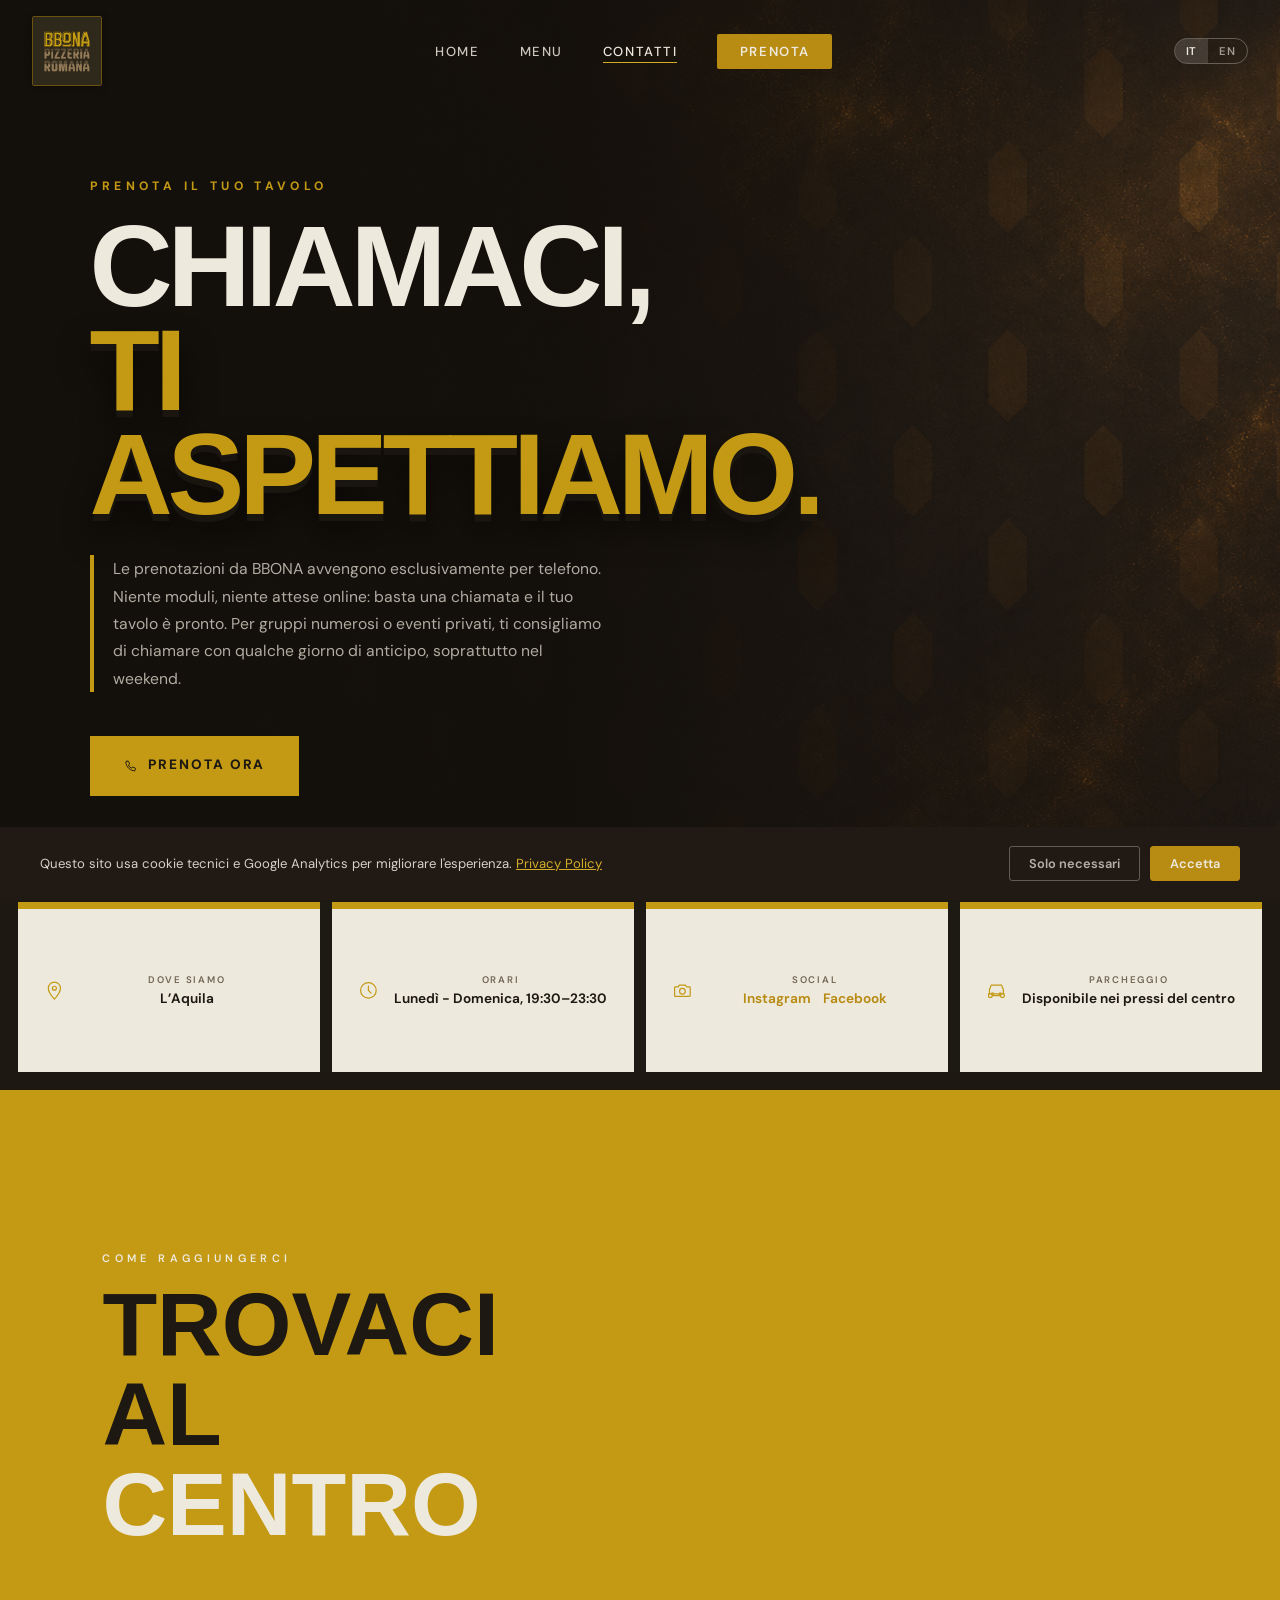
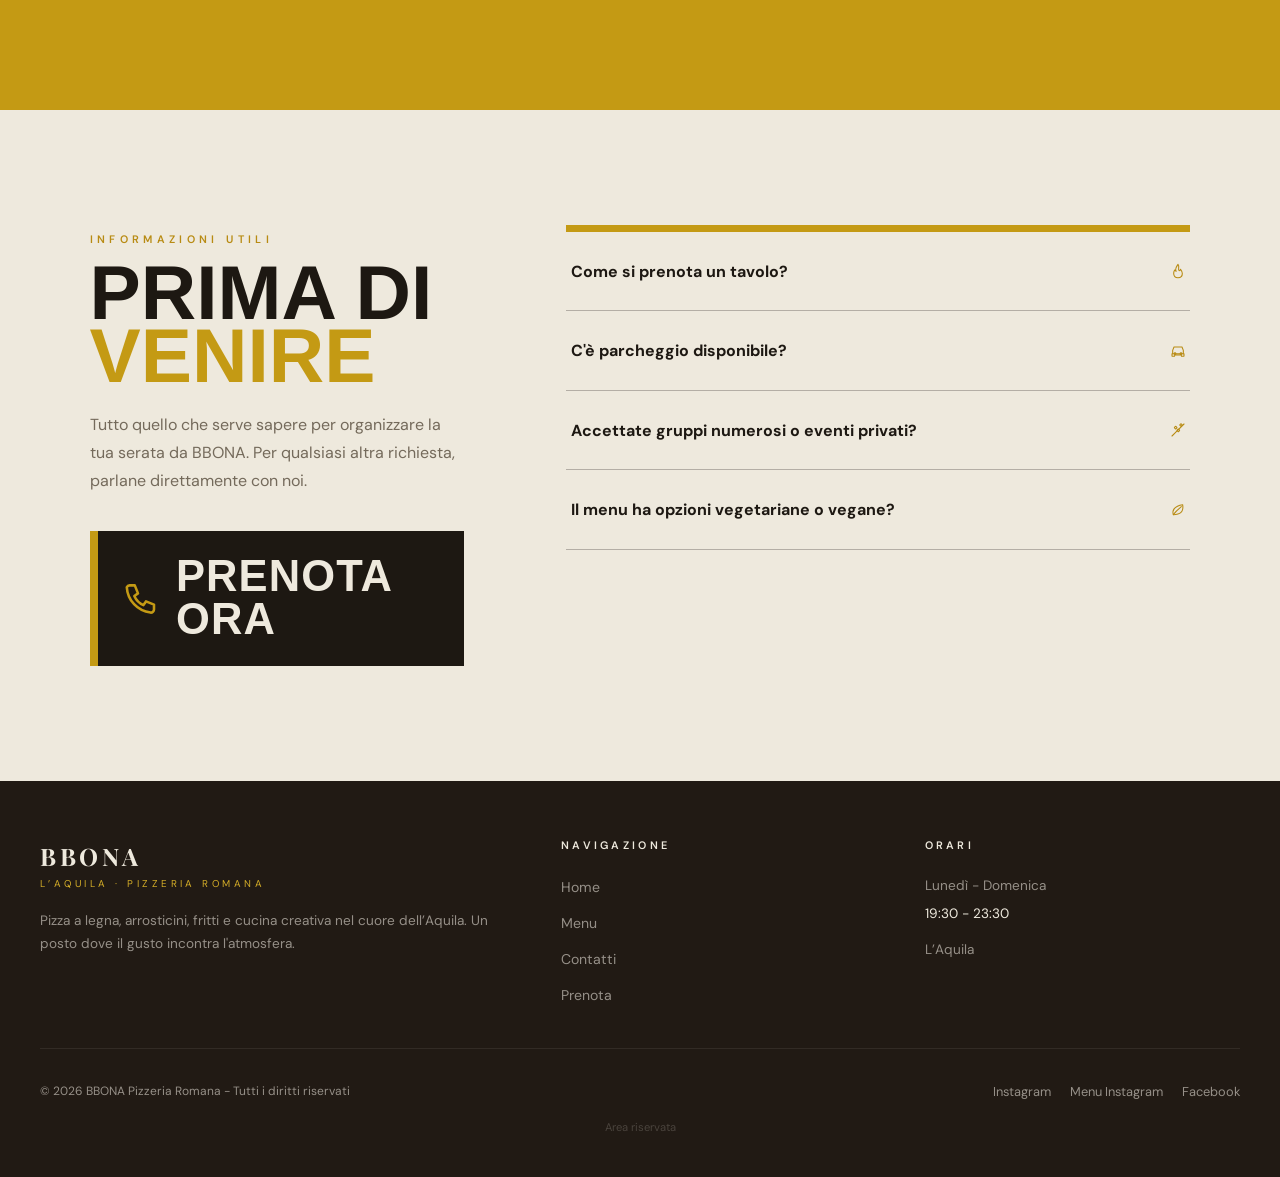
==== commit c41bbdb1: "Add files via upload" ====
--- a/contatti.html
+++ b/contatti.html
@@ -20,10 +20,6 @@
   <link rel="stylesheet" href="css/style.css?v=20260720d" />
 </head>
 <body class="contacts-page">
-
-<a href="tel:+3908621956991" class="whatsapp-btn" aria-label="Chiama BBONA allo 0862 195 6991">
-  <svg viewBox="0 0 24 24" xmlns="http://www.w3.org/2000/svg"><path d="M17.472 14.382c-.297-.149-1.758-.867-2.03-.967-.273-.099-.471-.148-.67.15-.197.297-.767.966-.94 1.164-.173.199-.347.223-.644.075-.297-.15-1.255-.463-2.39-1.475-.883-.788-1.48-1.761-1.653-2.059-.173-.297-.018-.458.13-.606.134-.133.298-.347.446-.52.149-.174.198-.298.298-.497.099-.198.05-.371-.025-.52-.075-.149-.669-1.612-.916-2.207-.242-.579-.487-.5-.669-.51-.173-.008-.371-.01-.57-.01-.198 0-.52.074-.792.372-.272.297-1.04 1.016-1.04 2.479 0 1.462 1.065 2.875 1.213 3.074.149.198 2.096 3.2 5.077 4.487.709.306 1.262.489 1.694.625.712.227 1.36.195 1.871.118.571-.085 1.758-.719 2.006-1.413.248-.694.248-1.289.173-1.413-.074-.124-.272-.198-.57-.347m-5.421 7.403h-.004a9.87 9.87 0 01-5.031-1.378l-.361-.214-3.741.982.998-3.648-.235-.374a9.86 9.86 0 01-1.51-5.26c.001-5.45 4.436-9.884 9.888-9.884 2.64 0 5.122 1.03 6.988 2.898a9.825 9.825 0 012.893 6.994c-.003 5.45-4.437 9.884-9.885 9.884m8.413-18.297A11.815 11.815 0 0012.05 0C5.495 0 .16 5.335.157 11.892c0 2.096.547 4.142 1.588 5.945L.057 24l6.305-1.654a11.882 11.882 0 005.683 1.448h.005c6.554 0 11.89-5.335 11.893-11.893a11.821 11.821 0 00-3.48-8.413z"/></svg>
-</a>
 
 <!-- ═══ NAVBAR ═══ -->
 <nav class="navbar scrolled" id="navbar">
--- a/css/style.css
+++ b/css/style.css
@@ -2387,28 +2387,6 @@
 #cookie-accept { background: var(--terracotta); color: var(--crema); border-color: var(--terracotta); }
 #cookie-accept:hover { background: var(--terracotta-lt); }
 
-/* ===== WHATSAPP BUTTON ===== */
-.whatsapp-btn {
-  position: fixed;
-  bottom: 1.8rem;
-  left: 1.8rem;
-  z-index: 8000;
-  width: 52px; height: 52px;
-  border-radius: 50%;
-  background: #25D366;
-  display: flex;
-  align-items: center;
-  justify-content: center;
-  box-shadow: 0 4px 20px rgba(37,211,102,0.45);
-  transition: transform 0.25s, box-shadow 0.25s;
-  text-decoration: none;
-}
-.whatsapp-btn:hover {
-  transform: scale(1.08);
-  box-shadow: 0 6px 28px rgba(37,211,102,0.55);
-}
-.whatsapp-btn svg { width: 28px; height: 28px; fill: white; }
-
 /* ===== LANG TOGGLE ===== */
 .lang-toggle {
   display: flex;
@@ -2450,8 +2428,6 @@
     font-size: 0.68rem;
     padding: 0.28rem 0.62rem;
   }
-  .whatsapp-btn { bottom: 1.2rem; left: 1.2rem; width: 46px; height: 46px; }
-  .whatsapp-btn svg { width: 24px; height: 24px; }
   #cookie-banner { padding: 1rem 1.2rem; }
   .cookie-inner { flex-direction: column; align-items: flex-start; gap: 0.8rem; }
 }
@@ -2735,3 +2711,147 @@
     min-height: 4rem;
   }
 }
+
+/* ═══ Correzioni mobile: hero contenute e menu realmente fullscreen ═══ */
+@media (max-width: 900px) {
+  .navbar__burger {
+    width: 44px;
+    height: 44px;
+    align-items: center;
+    justify-content: center;
+    flex-direction: column;
+    gap: 5px;
+    margin-right: -.55rem;
+    cursor: pointer;
+  }
+  .navbar__burger span {
+    margin: 0;
+  }
+  .navbar__links {
+    inset: 0;
+    width: 100vw;
+    height: 100vh;
+    height: 100dvh;
+    min-height: 100vh;
+    min-height: 100dvh;
+    padding: 7.5rem 1.35rem 2rem;
+    justify-content: center;
+    align-items: stretch;
+    overflow-y: auto;
+    overscroll-behavior: contain;
+  }
+  .navbar__links::after {
+    z-index: 0;
+    pointer-events: none;
+  }
+  .navbar__links::before {
+    z-index: 1;
+    pointer-events: none;
+  }
+  .navbar__links li {
+    position: relative;
+    z-index: 3;
+    flex: 0 0 auto;
+    max-width: 32rem;
+  }
+  .navbar__links.open a {
+    position: relative;
+    z-index: 4;
+    width: 100%;
+    min-height: 4.25rem;
+    padding: .6rem .15rem;
+    pointer-events: auto;
+  }
+  .navbar__close {
+    z-index: 5;
+  }
+}
+
+@media (max-width: 800px) {
+  .home-page .hero--photo {
+    min-height: 92svh;
+  }
+  .home-page .hero__content--photo {
+    min-height: 92svh;
+    padding-top: 7.5rem;
+    padding-bottom: 2.25rem;
+  }
+  .home-page .hero--photo .hero__overlay {
+    pointer-events: none;
+    background:
+      linear-gradient(90deg, rgba(12,9,6,.78) 0%, rgba(12,9,6,.42) 64%, rgba(12,9,6,.1) 100%);
+  }
+  .home-page .hero__scroll-hint {
+    display: none;
+  }
+  .home-page .bbona-hero-claim {
+    line-height: .74;
+    overflow: visible;
+  }
+  .home-page .bbona-hero-claim span {
+    max-width: 100%;
+    line-height: .78;
+  }
+  .home-page .bbona-hero-claim span.bbona-hero-claim__back {
+    font-size: clamp(3.4rem, 15.5vw, 4.35rem);
+  }
+  .home-page .bbona-hero-claim span.bbona-hero-claim__mid {
+    font-size: clamp(2.9rem, 12.5vw, 3.55rem);
+    letter-spacing: .035em;
+  }
+  .home-page .bbona-hero-claim__front {
+    height: clamp(6.7rem, 30vw, 8rem);
+  }
+  .home-page .hero__actions {
+    position: relative;
+    z-index: 5;
+    margin-top: -.25rem;
+  }
+  .home-page .hero__actions .btn {
+    position: relative;
+    z-index: 6;
+  }
+
+  .menu-page .menu-hero {
+    min-height: 52svh;
+    padding-top: 7rem;
+    padding-bottom: 2.5rem;
+  }
+  .menu-page .menu-hero__title {
+    max-width: 100%;
+    font-size: clamp(3.75rem, 18vw, 5rem);
+    line-height: .95;
+    overflow: visible;
+  }
+  .contacts-page .prenota-hero {
+    min-height: 620px;
+    padding-top: 7.5rem;
+    padding-bottom: 3.25rem;
+  }
+  .contacts-page .prenota-hero__title {
+    max-width: 100%;
+    font-size: clamp(3.35rem, 14.5vw, 4.65rem);
+    line-height: .98;
+    letter-spacing: -.025em;
+    overflow: visible;
+  }
+}
+
+@media (max-width: 370px) {
+  .home-page .hero__content--photo {
+    padding-inline: 1rem;
+  }
+  .home-page .hero__eyebrow,
+  .home-page .bbona-hero-claim,
+  .home-page .hero__actions {
+    width: calc(100vw - 2rem);
+  }
+  .home-page .bbona-hero-claim span.bbona-hero-claim__mid {
+    font-size: 2.7rem;
+    letter-spacing: .02em;
+  }
+  .navbar__links.open a {
+    min-height: 3.8rem;
+    font-size: 1.9rem;
+  }
+}
